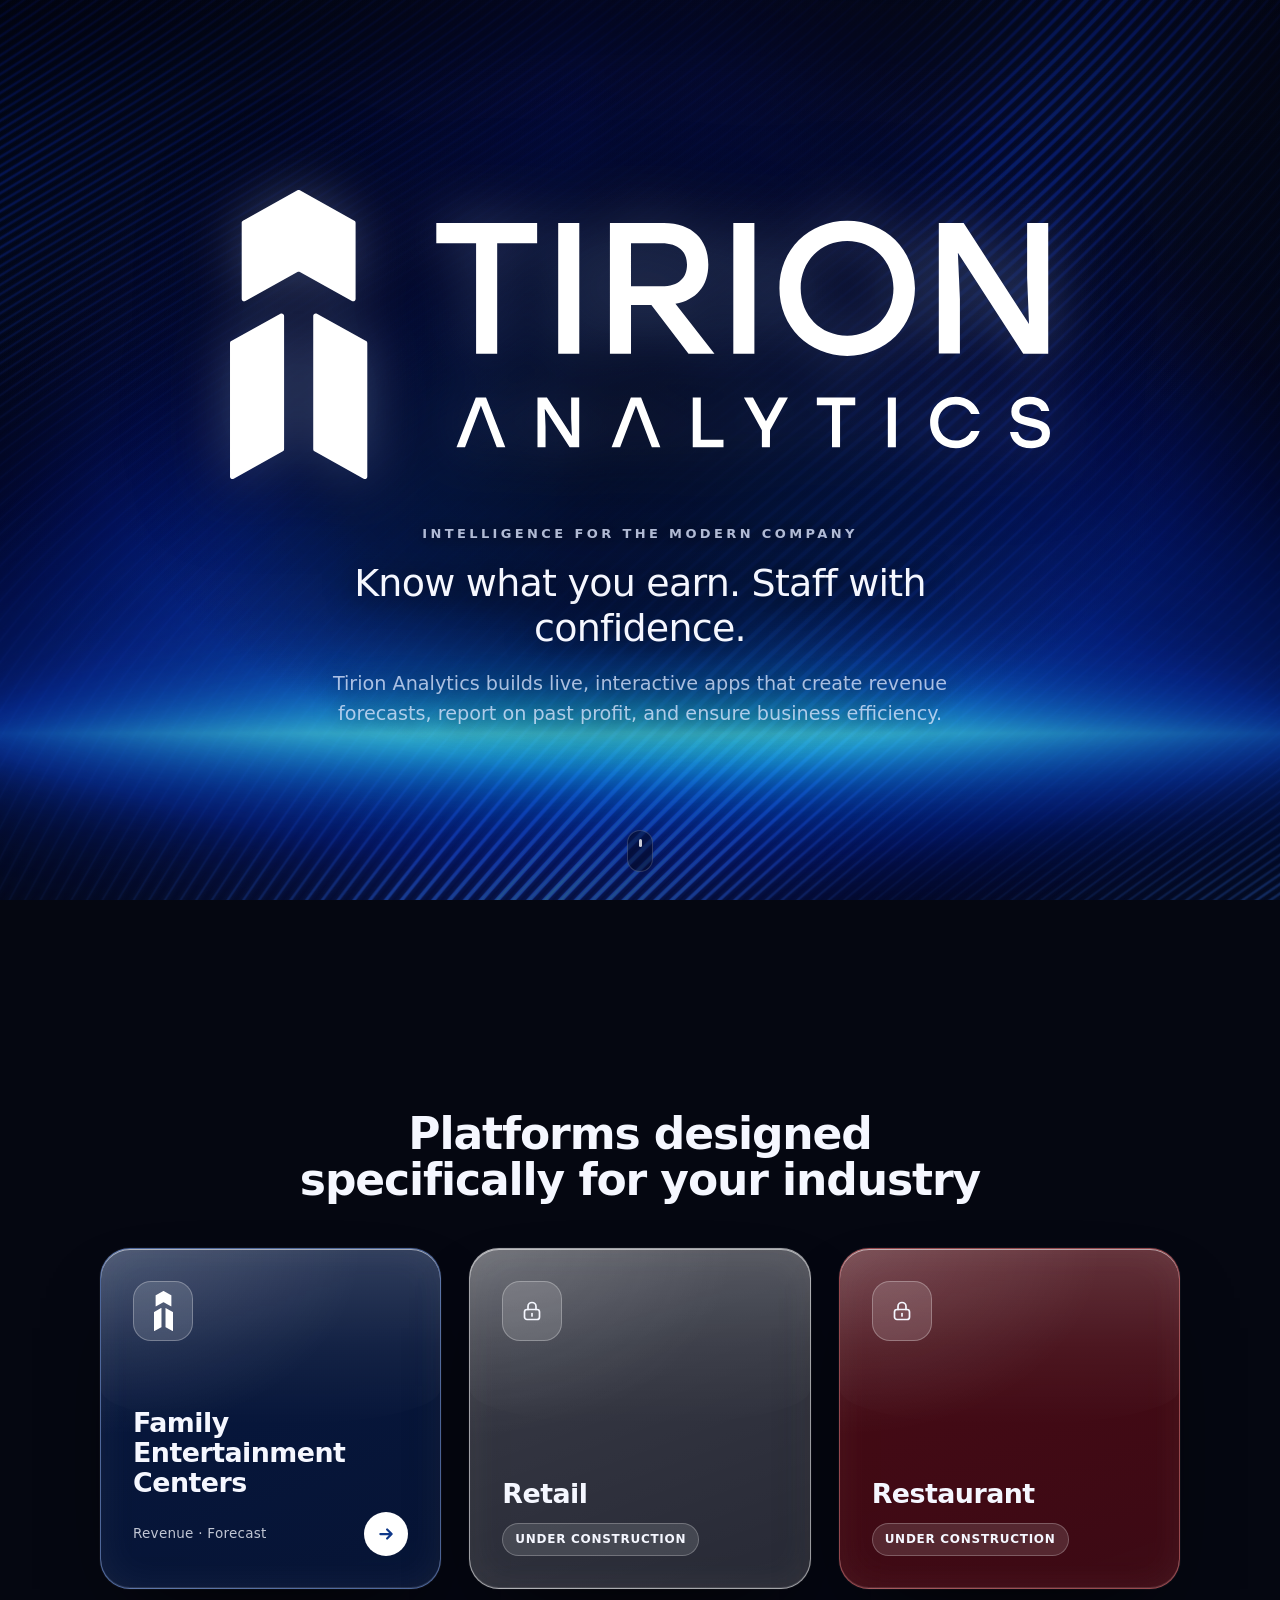
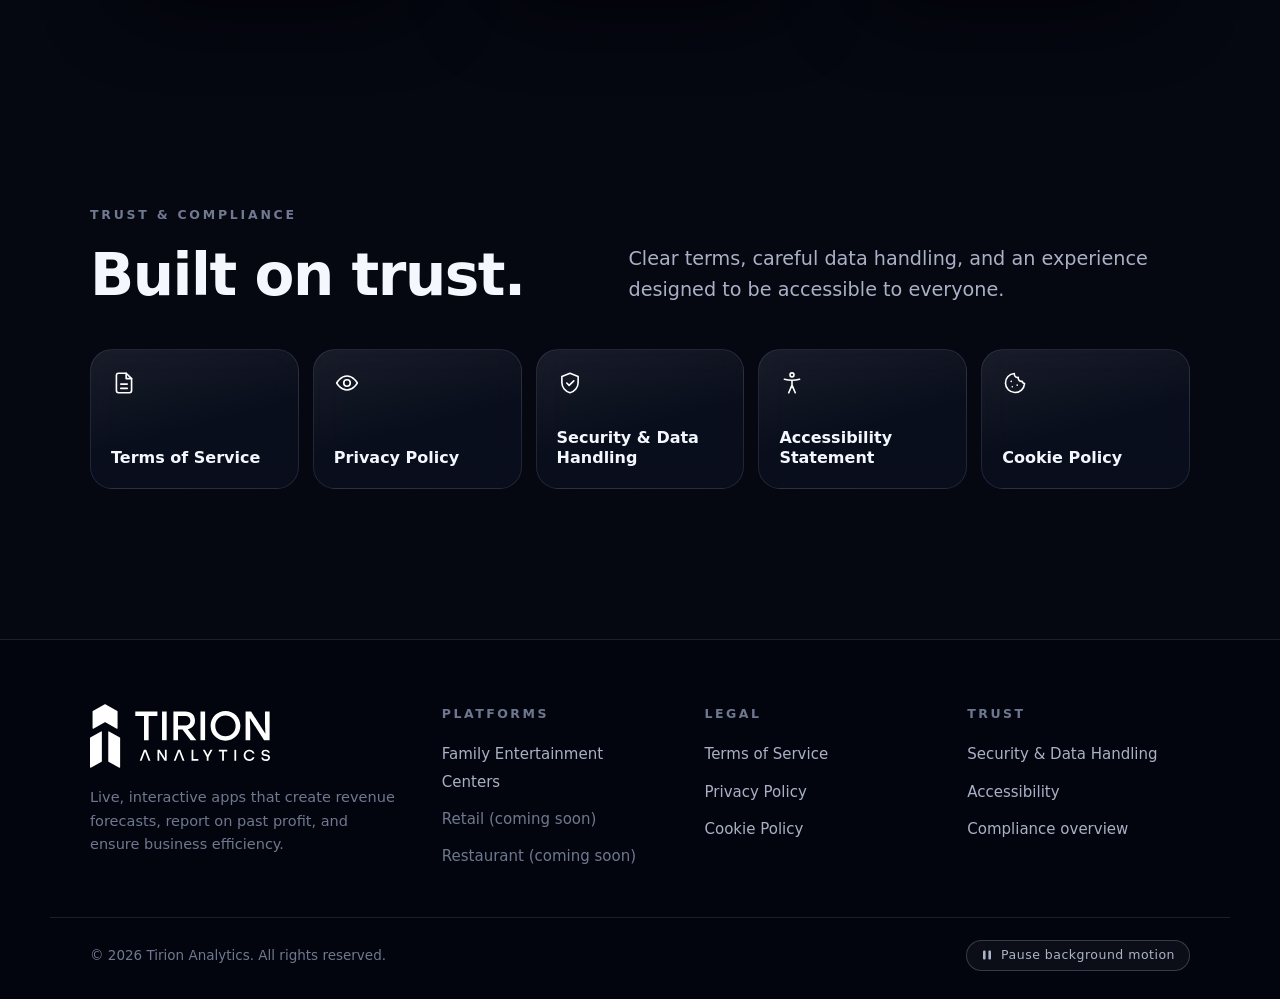
==== index.html @ 3b5deb2f "Initial Tirion Analytics marketing site Company landing page with platform tiles, Family Entertainme" ====
<!doctype html>
<html lang="en">
<head>
  <meta charset="utf-8">
  <meta name="viewport" content="width=device-width, initial-scale=1">
  <meta name="theme-color" content="#050711">
  <title>Tirion Analytics | Live Revenue Forecasting &amp; Profit Reporting</title>
  <meta name="description" content="Tirion Analytics builds live, interactive apps that create revenue forecasts, report on past profit, and ensure business efficiency.">
  <meta property="og:title" content="Tirion Analytics">
  <meta property="og:description" content="Intelligence for the modern company. Know what you earn. Staff with confidence.">
  <meta property="og:type" content="website">
  <link rel="icon" href="assets/favicon.svg" type="image/svg+xml">
  <link rel="stylesheet" href="assets/site.css">
  <script>document.documentElement.classList.add('js');</script>
</head>
<body data-theme="blue" data-veil="0.25">
  <a class="skip" href="#main">Skip to content</a>

  <div class="scene" aria-hidden="true">
    <canvas id="waves"></canvas>
    <canvas id="prism"></canvas>
    <div class="scrim"></div>
    <div class="vignette"></div>
    <div class="veil"></div>
  </div>

  <div class="site">
    <main id="main">
      <!-- Hero -->
      <header class="hero">
        <img class="hero-logo" src="assets/tirion-logo-white.svg" alt="Tirion Analytics" width="820" height="289">
        <p class="hero-eyebrow">Intelligence for the modern company</p>
        <h1 class="hero-title">Know what you earn. Staff with confidence.</h1>
        <p class="lede hero-lede">Tirion Analytics builds live, interactive apps that create revenue forecasts, report on past profit, and ensure business efficiency.</p>
        <a class="scroll-cue" href="#platforms" aria-label="Scroll to platforms"></a>
      </header>

      <!-- Platforms -->
      <section class="platforms" id="platforms" aria-labelledby="platforms-title">
        <div class="wrap">
          <h2 id="platforms-title" class="reveal">Platforms designed specifically for your industry</h2>
          <div class="tiles">
            <a class="tile tile-fec reveal" href="fec.html" aria-label="Family Entertainment Centers: explore the platform">
              <span class="tile-icon"><img src="assets/tirion-mark-white.svg" alt=""></span>
              <div>
                <p class="tile-title">Family Entertainment Centers</p>
                <div class="tile-foot">
                  <span class="tile-meta">Revenue · Forecast</span>
                  <span class="tile-go" aria-hidden="true">
                    <svg viewBox="0 0 16 16" fill="none" stroke="currentColor" stroke-width="2" stroke-linecap="round" stroke-linejoin="round"><path d="M3 8h10M9 4l4 4-4 4"/></svg>
                  </span>
                </div>
              </div>
            </a>

            <div class="tile tile-retail is-locked reveal" data-delay="1" role="group" aria-label="Retail: under construction">
              <span class="tile-icon">
                <svg viewBox="0 0 24 24" fill="none" stroke="currentColor" stroke-width="1.7" stroke-linecap="round" stroke-linejoin="round" aria-hidden="true"><rect x="4.5" y="10.5" width="15" height="10" rx="2.5"/><path d="M8 10.5V7.5a4 4 0 0 1 8 0v3"/><path d="M12 14.5v2.5"/></svg>
              </span>
              <div>
                <p class="tile-title">Retail</p>
                <div class="tile-foot"><span class="tile-chip">Under construction</span></div>
              </div>
            </div>

            <div class="tile tile-restaurant is-locked reveal" data-delay="2" role="group" aria-label="Restaurant: under construction">
              <span class="tile-icon">
                <svg viewBox="0 0 24 24" fill="none" stroke="currentColor" stroke-width="1.7" stroke-linecap="round" stroke-linejoin="round" aria-hidden="true"><rect x="4.5" y="10.5" width="15" height="10" rx="2.5"/><path d="M8 10.5V7.5a4 4 0 0 1 8 0v3"/><path d="M12 14.5v2.5"/></svg>
              </span>
              <div>
                <p class="tile-title">Restaurant</p>
                <div class="tile-foot"><span class="tile-chip">Under construction</span></div>
              </div>
            </div>
          </div>
        </div>
      </section>

      <!-- Compliance -->
      <section class="section" id="compliance" aria-labelledby="compliance-title" style="padding-top:0">
        <div class="wrap">
          <div class="section-head reveal" style="margin-bottom:0">
            <div>
              <p class="kicker">Trust &amp; compliance</p>
              <h2 id="compliance-title">Built on trust.</h2>
            </div>
            <p class="lede">Clear terms, careful data handling, and an experience designed to be accessible to everyone.</p>
          </div>
          <nav class="doc-cards reveal" aria-label="Legal documents">
            <a class="doc-card glass" href="compliance.html#terms">
              <svg viewBox="0 0 24 24" fill="none" stroke="currentColor" stroke-linecap="round" stroke-linejoin="round" aria-hidden="true"><path d="M14 3H7a2 2 0 0 0-2 2v14a2 2 0 0 0 2 2h10a2 2 0 0 0 2-2V8Z"/><path d="M14 3v5h5M9 13h6M9 17h6"/></svg>
              <span>Terms of Service</span>
            </a>
            <a class="doc-card glass" href="compliance.html#privacy">
              <svg viewBox="0 0 24 24" fill="none" stroke="currentColor" stroke-linecap="round" stroke-linejoin="round" aria-hidden="true"><path d="M2.5 12S6 5.5 12 5.5 21.5 12 21.5 12 18 18.5 12 18.5 2.5 12 2.5 12Z"/><circle cx="12" cy="12" r="3"/></svg>
              <span>Privacy Policy</span>
            </a>
            <a class="doc-card glass" href="compliance.html#security">
              <svg viewBox="0 0 24 24" fill="none" stroke="currentColor" stroke-linecap="round" stroke-linejoin="round" aria-hidden="true"><path d="M12 3 4.5 6v5.5c0 4.6 3.2 8.4 7.5 9.5 4.3-1.1 7.5-4.9 7.5-9.5V6Z"/><path d="m9 12 2.2 2.2L15.5 10"/></svg>
              <span>Security &amp; Data Handling</span>
            </a>
            <a class="doc-card glass" href="compliance.html#accessibility">
              <svg viewBox="0 0 24 24" fill="none" stroke="currentColor" stroke-linecap="round" stroke-linejoin="round" aria-hidden="true"><circle cx="12" cy="4.5" r="1.8"/><path d="M5 8.5c2.3.7 4.6 1 7 1s4.7-.3 7-1M12 9.5V14m0 0-3 7m3-7 3 7"/></svg>
              <span>Accessibility Statement</span>
            </a>
            <a class="doc-card glass" href="compliance.html#cookies">
              <svg viewBox="0 0 24 24" fill="none" stroke="currentColor" stroke-linecap="round" stroke-linejoin="round" aria-hidden="true"><path d="M20.8 12.6A8.8 8.8 0 1 1 11.4 3.2a3 3 0 0 0 3.6 3.6 3 3 0 0 0 3.6 3.6 3 3 0 0 0 2.2 2.2Z"/><path d="M8.5 10.5h.01M9.5 15.5h.01M14 14h.01"/></svg>
              <span>Cookie Policy</span>
            </a>
          </nav>
        </div>
      </section>
    </main>

    <footer class="footer">
      <div class="wrap footer-grid">
        <div class="footer-brand">
          <img src="assets/tirion-logo-white.svg" alt="Tirion Analytics" width="180" height="64">
          <p>Live, interactive apps that create revenue forecasts, report on past profit, and ensure business efficiency.</p>
        </div>
        <div>
          <h4>Platforms</h4>
          <ul>
            <li><a href="fec.html">Family Entertainment Centers</a></li>
            <li><span class="footer-soon">Retail (coming soon)</span></li>
            <li><span class="footer-soon">Restaurant (coming soon)</span></li>
          </ul>
        </div>
        <div>
          <h4>Legal</h4>
          <ul>
            <li><a href="compliance.html#terms">Terms of Service</a></li>
            <li><a href="compliance.html#privacy">Privacy Policy</a></li>
            <li><a href="compliance.html#cookies">Cookie Policy</a></li>
          </ul>
        </div>
        <div>
          <h4>Trust</h4>
          <ul>
            <li><a href="compliance.html#security">Security &amp; Data Handling</a></li>
            <li><a href="compliance.html#accessibility">Accessibility</a></li>
            <li><a href="compliance.html">Compliance overview</a></li>
          </ul>
        </div>
      </div>
      <div class="wrap footer-bottom">
        <span>&copy; 2026 Tirion Analytics. All rights reserved.</span>
        <button class="motion-toggle" type="button" data-motion-toggle aria-pressed="false">Pause background motion</button>
      </div>
    </footer>
  </div>

  <script src="assets/background.js"></script>
  <script src="assets/site.js"></script>
</body>
</html>
---- assets/site.css ----
/* Tirion Analytics — marketing site styles */
:root {
  color-scheme: dark;
  --bg: #050711;
  --bg-2: #080d1d;
  --ink: #f5f7ff;
  --ink-2: rgba(222, 231, 255, .76);
  --ink-3: rgba(196, 210, 245, .56);
  --line: rgba(196, 212, 255, .12);
  --line-2: rgba(196, 212, 255, .22);
  --glass: rgba(8, 13, 30, .55);
  --glass-2: rgba(11, 18, 40, .72);
  --blue: #0026ff;
  --yellow: #ffd900;
  --rose: #f43f5e;
  --brand-line: linear-gradient(90deg, var(--blue), var(--yellow) 50%, var(--rose));
  --radius: 22px;
  --max: 1180px;
  --gutter: clamp(16px, 4vw, 40px);
  --font: "Inter", ui-sans-serif, system-ui, -apple-system, "Segoe UI", Roboto, "Helvetica Neue", Arial, sans-serif;
  --ease: cubic-bezier(.2, .7, .2, 1);
}

*, *::before, *::after { box-sizing: border-box; }
html { scroll-behavior: smooth; -webkit-text-size-adjust: 100%; scroll-padding-top: 96px; }
body {
  margin: 0;
  min-height: 100vh;
  color: var(--ink);
  background: var(--bg);
  font-family: var(--font);
  font-size: 17px;
  line-height: 1.6;
  -webkit-font-smoothing: antialiased;
  overflow-x: hidden;
}
img, svg { display: block; max-width: 100%; }
a { color: inherit; }
::selection { background: rgba(160, 185, 255, .35); }

.visually-hidden {
  position: absolute !important; width: 1px; height: 1px; padding: 0; margin: -1px;
  overflow: hidden; clip: rect(0 0 0 0); white-space: nowrap; border: 0;
}
.skip {
  position: fixed; left: 16px; top: -60px; z-index: 100;
  background: #fff; color: var(--bg); padding: 10px 16px; border-radius: 10px;
  font-weight: 600; text-decoration: none; transition: top .2s;
}
.skip:focus { top: 16px; }
:focus-visible { outline: 2px solid #fff; outline-offset: 3px; border-radius: 6px; }

/* ---------- Background scene ---------- */
.scene {
  position: fixed; inset: 0; z-index: 0; overflow: hidden; isolation: isolate; pointer-events: none;
  background:
    radial-gradient(ellipse 53% 49% at 50% 48%, rgba(32, 66, 143, .15) 0%, transparent 77%),
    radial-gradient(ellipse 67% 72% at 82% 18%, rgba(22, 40, 90, .07), transparent 84%),
    linear-gradient(135deg, #03050e 0%, #080d1d 51%, #040611 100%);
}
.scene canvas { position: absolute; inset: 0; width: 100%; height: 100%; display: block; }
#waves {
  z-index: 1;
  -webkit-mask-image: radial-gradient(ellipse 58% 67% at 50% 50%, rgba(0,0,0,.24) 0%, rgba(0,0,0,.43) 33%, rgba(0,0,0,.80) 68%, #000 100%);
          mask-image: radial-gradient(ellipse 58% 67% at 50% 50%, rgba(0,0,0,.24) 0%, rgba(0,0,0,.43) 33%, rgba(0,0,0,.80) 68%, #000 100%);
}
/* Prism is softened so the white glow frames the content instead of washing it out. */
#prism { z-index: 2; opacity: .55; }
.scene .scrim {
  position: absolute; inset: 0; z-index: 3;
  background:
    linear-gradient(180deg, rgba(4, 6, 15, .55) 0%, rgba(4, 6, 15, .2) 28%, transparent 45%),
    radial-gradient(ellipse 50% 46% at 50% 47%, rgba(4, 6, 15, .74) 0%, rgba(4, 6, 15, .5) 50%, transparent 85%);
}
.scene .vignette {
  position: absolute; inset: 0; z-index: 3;
  background: radial-gradient(ellipse 82% 82% at 50% 48%, transparent 42%, rgba(0, 0, 7, .36) 100%);
}
.scene .veil {
  position: absolute; inset: 0; z-index: 4; opacity: 0;
  background: rgba(4, 6, 15, .9);
  transition: opacity .25s linear;
}
.page-legal .scene .veil { opacity: .58; }

/* Blue theme (FEC page), from tirion-blue-prism-and-bright-blue-waves-combined.html */
[data-theme="blue"] .scene {
  background:
    radial-gradient(ellipse 68% 62% at 49% 50%, rgba(12, 38, 100, .33) 0%, transparent 75%),
    linear-gradient(135deg, #030611 0%, #080d22 49%, #040715 100%);
}
[data-theme="blue"] #waves {
  opacity: .74;
  -webkit-mask-image: radial-gradient(ellipse 55% 70% at 50% 50%, rgba(0,0,0,.17) 0%, rgba(0,0,0,.33) 29%, rgba(0,0,0,.70) 67%, #000 100%);
          mask-image: radial-gradient(ellipse 55% 70% at 50% 50%, rgba(0,0,0,.17) 0%, rgba(0,0,0,.33) 29%, rgba(0,0,0,.70) 67%, #000 100%);
}
[data-theme="blue"] #prism { opacity: .8; }

.site { position: relative; z-index: 1; }

/* ---------- Navigation ---------- */
.nav {
  position: fixed; top: 0; left: 0; right: 0; z-index: 50;
  background: linear-gradient(180deg, rgba(4, 6, 15, .55), rgba(4, 6, 15, 0));
  transition: background .35s var(--ease), border-color .35s var(--ease), backdrop-filter .35s;
  border-bottom: 1px solid transparent;
}
.nav.is-solid {
  background: rgba(5, 7, 17, .66);
  -webkit-backdrop-filter: blur(16px) saturate(1.3);
          backdrop-filter: blur(16px) saturate(1.3);
  border-bottom-color: var(--line);
}
.nav-inner {
  max-width: var(--max); margin: 0 auto; height: 72px; padding: 0 var(--gutter);
  display: flex; align-items: center; gap: 28px;
}
.brand { display: inline-flex; align-items: center; gap: 12px; text-decoration: none; font-weight: 600; letter-spacing: .14em; font-size: 14px; text-transform: uppercase; }
.brand img { width: 15px; height: auto; }
.nav-links { display: flex; gap: 4px; margin-left: auto; list-style: none; padding: 0; margin-top: 0; margin-bottom: 0; }
.nav-links a {
  display: inline-block; padding: 8px 14px; border-radius: 999px;
  color: var(--ink-2); text-decoration: none; font-size: 14.5px; font-weight: 500;
  transition: color .2s, background .2s;
}
.nav-links a:hover, .nav-links a[aria-current="page"] { color: var(--ink); background: rgba(255, 255, 255, .06); }
.nav .btn { margin-left: 8px; }
@media (max-width: 860px) {
  .nav-links { display: none; }
  .nav .btn { margin-left: auto; }
}

/* ---------- Buttons ---------- */
.btn {
  display: inline-flex; align-items: center; justify-content: center; gap: .6em;
  height: 46px; padding: 0 22px; border-radius: 999px;
  font: 600 15px/1 var(--font); letter-spacing: .01em; text-decoration: none; white-space: nowrap;
  transition: transform .25s var(--ease), box-shadow .25s var(--ease), background .25s, border-color .25s, color .25s;
  cursor: pointer;
}
.btn svg { width: 16px; height: 16px; transition: transform .25s var(--ease); }
.btn:hover svg { transform: translateX(3px); }
.btn-primary {
  background: #fff; color: var(--bg); border: 1px solid #fff;
  box-shadow: 0 10px 40px -12px rgba(170, 195, 255, .65);
}
.btn-primary:hover { transform: translateY(-1px); box-shadow: 0 16px 50px -12px rgba(190, 210, 255, .85); }
.btn-ghost {
  color: var(--ink); border: 1px solid var(--line-2); background: rgba(255, 255, 255, .04);
  -webkit-backdrop-filter: blur(10px); backdrop-filter: blur(10px);
}
.btn-ghost:hover { border-color: rgba(255, 255, 255, .45); background: rgba(255, 255, 255, .08); }
.btn-sm { height: 38px; padding: 0 18px; font-size: 14px; }

/* ---------- Layout ---------- */
.wrap { max-width: var(--max); margin: 0 auto; padding: 0 var(--gutter); }
.section { padding: clamp(84px, 12vw, 150px) 0; }
.kicker {
  display: inline-flex; align-items: center; gap: 10px; margin: 0 0 20px;
  font-size: 12.5px; font-weight: 600; letter-spacing: .22em; text-transform: uppercase; color: var(--ink-3);
}
h1, h2, h3 { margin: 0; font-weight: 600; letter-spacing: -.025em; }
h2 { font-size: clamp(34px, 4.8vw, 58px); line-height: 1.04; max-width: 17ch; }
h3 { font-size: clamp(22px, 2.2vw, 28px); line-height: 1.15; }
.lede { font-size: clamp(17px, 1.5vw, 20px); color: var(--ink-2); max-width: 56ch; margin: 22px 0 0; }
.glass {
  background: linear-gradient(165deg, rgba(255, 255, 255, .075), rgba(255, 255, 255, .015) 55%), var(--glass);
  border: 1px solid var(--line);
  border-radius: var(--radius);
  -webkit-backdrop-filter: blur(18px) saturate(1.25);
          backdrop-filter: blur(18px) saturate(1.25);
}

/* ---------- Hero ---------- */
.hero {
  min-height: 100vh; min-height: 100svh;
  display: flex; flex-direction: column; align-items: center; justify-content: center;
  text-align: center; padding: 110px var(--gutter) 90px; position: relative;
}
.hero-logo {
  width: min(820px, 90vw); height: auto; margin: 0 auto;
  filter: drop-shadow(0 0 28px rgba(150, 180, 255, .35)) drop-shadow(0 2px 40px rgba(3, 5, 14, .85));
}
.hero-eyebrow {
  margin: clamp(30px, 5vh, 52px) 0 0; font-size: 13px; font-weight: 600;
  letter-spacing: .26em; text-transform: uppercase; color: rgba(222, 231, 255, .8);
  text-shadow: 0 1px 16px rgba(3, 5, 14, .9);
}
.hero-title {
  margin: 16px auto 0; max-width: 24ch;
  font-size: clamp(24px, 3vw, 38px); line-height: 1.18; font-weight: 500; letter-spacing: -.02em;
  text-shadow: 0 2px 30px rgba(3, 5, 14, .9);
}
.hero-lede { margin: 18px auto 0; max-width: 52ch; text-align: center; text-shadow: 0 2px 24px rgba(3, 5, 14, .9); }
.hero-actions { display: flex; flex-wrap: wrap; gap: 12px; justify-content: center; margin-top: 36px; }
.hero .btn-ghost { background: rgba(5, 8, 20, .5); }
.scroll-cue {
  position: absolute; bottom: 28px; left: 50%; transform: translateX(-50%);
  width: 26px; height: 42px; border-radius: 14px; border: 1px solid var(--line-2); background: rgba(5, 8, 20, .45);
  display: grid; justify-items: center; padding-top: 8px; text-decoration: none;
}
.scroll-cue::before {
  content: ""; width: 3px; height: 8px; border-radius: 2px; background: #fff; opacity: .8;
  animation: cue 2.2s var(--ease) infinite;
}
@keyframes cue { 0% { transform: translateY(0); opacity: 0; } 30% { opacity: .9; } 80% { transform: translateY(12px); opacity: 0; } 100% { opacity: 0; } }
@media (max-height: 640px) { .scroll-cue { display: none; } }

/* ---------- Masthead: logo top-left, headline to its right ---------- */
.masthead { padding: clamp(36px, 7vh, 72px) 0 clamp(24px, 4vh, 48px); }
.masthead-inner { display: flex; align-items: center; gap: clamp(28px, 4vw, 56px); }
.masthead-logo { flex: none; display: block; width: min(410px, 40vw); }
.masthead-logo img {
  width: 100%; height: auto;
  filter: drop-shadow(0 0 22px rgba(150, 180, 255, .3)) drop-shadow(0 2px 30px rgba(3, 5, 14, .85));
}
.masthead-copy { padding-left: clamp(28px, 4vw, 56px); border-left: 1px solid var(--line-2); }
.masthead-copy .hero-eyebrow { margin: 0; }
.masthead-copy .hero-title { margin: 12px 0 0; max-width: 22ch; text-align: left; }
.masthead-copy .lede { font-size: 16.5px; margin-top: 16px; max-width: 48ch; }
/* Centered variant (FEC page): logo and copy sit as one group in the middle of the first screen. */
.masthead--center {
  min-height: 88vh; min-height: 88svh;
  display: flex; flex-direction: column; justify-content: center;
  position: relative;
}
.masthead--center > .masthead-back {
  position: absolute; top: clamp(20px, 4vh, 36px); left: 0; right: 0;
  display: flex; justify-content: space-between; align-items: center;
}
.masthead--center > .masthead-back .back-link { margin-bottom: 0; }
.masthead--center .masthead-inner { justify-content: center; }
@media (max-width: 760px) {
  .masthead-inner { flex-direction: column; align-items: flex-start; gap: 28px; }
  .masthead--center .masthead-inner { align-items: center; text-align: center; }
  .masthead--center .masthead-copy .hero-title { text-align: center; margin-left: auto; margin-right: auto; }
  .masthead-logo { width: min(300px, 78vw); }
  .masthead-copy { border-left: 0; padding-left: 0; }
}

/* ---------- Platform tiles ---------- */
/* One full screen below the hero, so the tiles arrive with a single scroll. */
.platforms {
  min-height: 100vh; min-height: 100svh;
  display: flex; align-items: center;
  padding: clamp(60px, 9vh, 100px) 0;
}
.platforms > .wrap { width: 100%; }
.platforms h2 { font-size: clamp(28px, 3.6vw, 44px); max-width: 24ch; margin: 0 auto clamp(32px, 5vh, 56px); text-align: center; }
.tiles { display: grid; grid-template-columns: repeat(3, minmax(0, 1fr)); gap: clamp(16px, 2.4vw, 28px); max-width: 1080px; margin: 0 auto; }

/* Frosted-glass tiles: a light color tint over a heavily blurred background, soft sheen and a bright rim. */
.tile {
  --tint: 255, 255, 255; --tint-a: .1; --rim: rgba(255, 255, 255, .35);
  position: relative; overflow: hidden; isolation: isolate; aspect-ratio: 1 / 1;
  display: flex; flex-direction: column; justify-content: space-between;
  padding: clamp(22px, 2.6vw, 32px); border-radius: 30px;
  color: var(--ink); text-decoration: none;
  background:
    radial-gradient(140% 100% at 0% 0%, rgba(255, 255, 255, .14), transparent 55%),
    linear-gradient(160deg, rgba(var(--tint), calc(var(--tint-a) + .08)), rgba(var(--tint), var(--tint-a)));
  border: 1px solid var(--rim);
  -webkit-backdrop-filter: blur(18px) saturate(1.4);
          backdrop-filter: blur(18px) saturate(1.4);
  box-shadow:
    0 40px 90px -40px rgba(0, 0, 0, .9),
    0 0 0 1px rgba(255, 255, 255, .04),
    inset 0 1px 0 rgba(255, 255, 255, .55),
    inset 0 -1px 0 rgba(255, 255, 255, .12),
    inset 0 0 40px rgba(255, 255, 255, .06);
  transition: transform .45s var(--ease), border-color .35s, box-shadow .45s var(--ease);
}
/* Specular gloss across the top half. */
.tile::before {
  content: ""; position: absolute; left: 0; right: 0; top: 0; height: 52%; z-index: -1; pointer-events: none;
  border-radius: 30px 30px 60% 60% / 30px 30px 24% 24%;
  background: linear-gradient(180deg, rgba(255, 255, 255, .16) 0%, rgba(255, 255, 255, .05) 55%, rgba(255, 255, 255, 0) 100%);
}
/* Moving glint on hover for the live tile. */
a.tile::after {
  content: ""; position: absolute; inset: -40%; z-index: -1; pointer-events: none;
  background: linear-gradient(115deg, transparent 40%, rgba(255, 255, 255, .22) 50%, transparent 60%);
  transform: translateX(-60%); transition: transform 1s var(--ease);
}
a.tile:hover, a.tile:focus-visible {
  transform: translateY(-6px); border-color: rgba(200, 220, 255, .85);
  box-shadow: 0 50px 110px -40px rgba(60, 110, 255, .7), inset 0 1px 0 rgba(255, 255, 255, .7), inset 0 0 50px rgba(255, 255, 255, .1);
}
a.tile:hover::after, a.tile:focus-visible::after { transform: translateX(60%); }
.tile.is-locked { cursor: not-allowed; }
.tile-fec { --tint: 15, 56, 138; --tint-a: .28; --rim: rgba(150, 185, 255, .5); }
.tile-retail { --tint: 255, 255, 255; --tint-a: .14; --rim: rgba(255, 255, 255, .55); }
.tile-restaurant { --tint: 138, 15, 21; --tint-a: .42; --rim: rgba(255, 150, 150, .45); }
.tile-icon {
  width: 60px; height: 60px; border-radius: 18px; display: grid; place-items: center;
  background: rgba(255, 255, 255, .14); border: 1px solid rgba(255, 255, 255, .28);
}
.tile-icon img { width: 19px; }
.tile-icon svg { width: 24px; height: 24px; }
.tile-title { margin: 0; font-size: clamp(21px, 2.1vw, 28px); line-height: 1.12; font-weight: 600; letter-spacing: -.02em; }
.tile-foot { display: flex; justify-content: space-between; align-items: center; gap: 12px; margin-top: 14px; }
.tile-meta { font-size: 13.5px; opacity: .78; letter-spacing: .02em; }
.tile-chip {
  display: inline-flex; align-items: center; padding: 6px 12px; border-radius: 999px;
  font-size: 12px; font-weight: 600; letter-spacing: .06em; text-transform: uppercase;
  background: rgba(255, 255, 255, .12); border: 1px solid rgba(255, 255, 255, .24);
}
.tile-go {
  flex: none; width: 44px; height: 44px; border-radius: 50%; display: grid; place-items: center;
  background: #fff; color: #0f388a; transition: transform .35s var(--ease);
}
.tile-go svg { width: 18px; height: 18px; }
a.tile:hover .tile-go { transform: translateX(4px) rotate(-45deg); }
@media (max-width: 860px) { .tiles { grid-template-columns: 1fr; max-width: 380px; margin: 0 auto; } }

/* ---------- Text-only content blocks (FEC page) ---------- */
.plain-list { list-style: none; margin: 26px 0 0; padding: 0; display: grid; gap: 12px; }
.plain-list li { position: relative; padding-left: 20px; color: var(--ink-2); }
.plain-list li::before { content: ""; position: absolute; left: 0; top: .72em; width: 6px; height: 6px; border-radius: 50%; background: #fff; }
.plain-list strong { color: var(--ink); font-weight: 600; }
.pill-label {
  align-self: flex-start; padding: 6px 12px; border-radius: 999px; font-size: 12.5px; font-weight: 600;
  letter-spacing: .08em; text-transform: uppercase; background: rgba(255, 255, 255, .07); border: 1px solid var(--line-2);
}
.back-link { display: inline-block; margin-bottom: 18px; color: var(--ink-2); text-decoration: none; font-size: 14px; }
.back-link:hover { color: #fff; }

/* ---------- Access / applet tile ---------- */
.access-grid {
  display: grid; grid-template-columns: minmax(0, 1.15fr) minmax(0, .85fr);
  gap: clamp(40px, 6vw, 90px); align-items: center;
}
.access-points { list-style: none; padding: 0; margin: 32px 0 0; display: grid; gap: 14px; }
.access-points li { display: flex; gap: 14px; align-items: flex-start; color: var(--ink-2); }
.access-points svg { flex: none; width: 20px; height: 20px; margin-top: 3px; color: #fff; }

.applet {
  position: relative; overflow: hidden; isolation: isolate;
  justify-self: end; width: min(100%, 360px); aspect-ratio: 1 / 1;
  display: flex; flex-direction: column; justify-content: space-between;
  padding: clamp(24px, 3vw, 32px); border-radius: 30px;
  color: var(--ink); text-decoration: none;
  background:
    radial-gradient(120% 90% at 0% 0%, rgba(255, 255, 255, .16), transparent 55%),
    linear-gradient(160deg, rgba(255, 255, 255, .09), rgba(255, 255, 255, .02) 60%),
    var(--glass-2);
  border: 1px solid var(--line-2);
  -webkit-backdrop-filter: blur(22px) saturate(1.3);
          backdrop-filter: blur(22px) saturate(1.3);
  box-shadow: 0 40px 90px -40px rgba(0, 0, 0, .9), inset 0 1px 0 rgba(255, 255, 255, .12);
  transition: transform .45s var(--ease), border-color .35s, box-shadow .45s var(--ease);
}
.applet::before {
  content: ""; position: absolute; left: 0; right: 0; top: 0; height: 2px; background: var(--brand-line); opacity: .9;
}
.applet::after {
  content: ""; position: absolute; inset: -40%; z-index: -1; pointer-events: none;
  background: linear-gradient(115deg, transparent 40%, rgba(255, 255, 255, .13) 50%, transparent 60%);
  transform: translateX(-60%); transition: transform 1s var(--ease);
}
.applet:hover, .applet:focus-visible {
  transform: translateY(-6px);
  border-color: rgba(255, 255, 255, .5);
  box-shadow: 0 50px 110px -40px rgba(120, 150, 255, .55), inset 0 1px 0 rgba(255, 255, 255, .2);
}
.applet:hover::after, .applet:focus-visible::after { transform: translateX(60%); }
.applet-top { display: flex; justify-content: space-between; align-items: flex-start; }
.applet-icon {
  width: 64px; height: 64px; border-radius: 18px; display: grid; place-items: center;
  background: linear-gradient(160deg, rgba(255, 255, 255, .22), rgba(255, 255, 255, .05));
  border: 1px solid rgba(255, 255, 255, .25);
  box-shadow: 0 10px 30px -10px rgba(150, 180, 255, .6);
}
.applet-icon img { width: 20px; }
.applet-chip {
  display: inline-flex; align-items: center; gap: 8px; padding: 6px 12px; border-radius: 999px;
  font-size: 12px; font-weight: 600; letter-spacing: .04em; color: var(--ink-2);
  background: rgba(255, 255, 255, .06); border: 1px solid var(--line);
}
.applet-chip svg { width: 12px; height: 12px; }
.applet-title { font-size: clamp(24px, 2.4vw, 30px); line-height: 1.12; font-weight: 600; letter-spacing: -.02em; margin: 0; }
.applet-foot { display: flex; justify-content: space-between; align-items: center; margin-top: 18px; }
.applet-meta { font-size: 13.5px; color: var(--ink-3); letter-spacing: .02em; }
.applet-go {
  width: 44px; height: 44px; border-radius: 50%; display: grid; place-items: center;
  background: #fff; color: var(--bg); transition: transform .35s var(--ease);
}
.applet-go svg { width: 18px; height: 18px; }
.applet:hover .applet-go { transform: translateX(4px) rotate(-45deg); }

@media (max-width: 860px) {
  .access-grid { grid-template-columns: 1fr; }
  .applet { justify-self: center; }
}

/* ---------- Products ---------- */
.section-head { display: flex; flex-wrap: wrap; justify-content: space-between; align-items: flex-end; gap: 24px 60px; margin-bottom: clamp(40px, 6vw, 70px); }
.section-head .lede { margin: 0; max-width: 46ch; }
.products { display: grid; grid-template-columns: repeat(2, minmax(0, 1fr)); gap: 24px; }
.product { padding: clamp(26px, 3.4vw, 42px); display: flex; flex-direction: column; gap: 22px; }
.product-tag {
  align-self: flex-start; display: inline-flex; align-items: center; gap: 8px;
  padding: 6px 12px; border-radius: 999px; font-size: 12.5px; font-weight: 600; letter-spacing: .08em; text-transform: uppercase;
  color: var(--ink); background: rgba(255, 255, 255, .07); border: 1px solid var(--line-2);
}
.product-tag i { width: 7px; height: 7px; border-radius: 50%; background: #fff; box-shadow: 0 0 10px #fff; }
.product p { margin: 0; color: var(--ink-2); }
.features { list-style: none; margin: 0; padding: 0; display: grid; gap: 12px; }
.features li { display: grid; grid-template-columns: 22px 1fr; gap: 12px; color: var(--ink-2); font-size: 16px; }
.features svg { width: 18px; height: 18px; margin-top: 4px; color: #fff; }
.features strong { color: var(--ink); font-weight: 600; }
@media (max-width: 920px) { .products { grid-template-columns: 1fr; } }

/* Illustrations */
.viz {
  margin-top: auto; border-radius: 16px; padding: 18px; border: 1px solid var(--line);
  background: linear-gradient(180deg, rgba(3, 5, 14, .55), rgba(3, 5, 14, .25));
}
.viz-head { display: flex; justify-content: space-between; align-items: center; font-size: 12px; color: var(--ink-3); letter-spacing: .06em; text-transform: uppercase; }
.viz-legend { display: flex; gap: 14px; }
.viz-legend span { display: inline-flex; align-items: center; gap: 6px; }
.viz-legend .solid { width: 14px; height: 2px; background: #fff; }
.viz-legend .dash { width: 14px; height: 0; border-top: 2px dashed rgba(255, 255, 255, .6); }
.viz-chart { width: 100%; height: auto; margin: 10px 0 14px; }
.viz-rows { display: grid; gap: 10px; }
.viz-row { display: grid; grid-template-columns: 92px 1fr; gap: 12px; align-items: center; font-size: 13px; color: var(--ink-2); }
.viz-bar { height: 8px; border-radius: 6px; background: rgba(255, 255, 255, .08); overflow: hidden; }
.viz-bar i { display: block; height: 100%; border-radius: inherit; background: linear-gradient(90deg, rgba(255, 255, 255, .55), #fff); }

.shift-grid { display: grid; grid-template-columns: 92px repeat(4, minmax(0, 1fr)); gap: 6px; margin-top: 14px; font-size: 12.5px; }
.shift-grid .h { color: var(--ink-3); text-align: center; font-size: 11.5px; letter-spacing: .05em; text-transform: uppercase; padding-bottom: 2px; }
.shift-grid .r { color: var(--ink-2); display: flex; align-items: center; font-size: 13px; }
.shift-grid .c {
  height: 34px; border-radius: 8px; display: grid; place-items: center; font-weight: 600; color: var(--ink);
  border: 1px solid rgba(255, 255, 255, .1);
}
.c1 { background: rgba(255, 255, 255, .05); }
.c2 { background: rgba(255, 255, 255, .11); }
.c3 { background: rgba(255, 255, 255, .2); }
.c4 { background: rgba(255, 255, 255, .34); }
.c5 { background: rgba(255, 255, 255, .85); color: var(--bg) !important; }
@media (max-width: 440px) {
  .viz { padding: 14px; }
  .shift-grid { grid-template-columns: 74px repeat(4, minmax(0, 1fr)); gap: 4px; }
  .shift-grid .r { font-size: 12px; }
  .viz-row { grid-template-columns: 82px 1fr; }
}

/* ---------- Industries ---------- */
.venues { display: grid; grid-template-columns: repeat(4, minmax(0, 1fr)); gap: 18px; }
.venue { padding: 28px 24px 30px; display: flex; flex-direction: column; gap: 14px; transition: transform .4s var(--ease), border-color .3s; }
.venue:hover { transform: translateY(-4px); border-color: var(--line-2); }
.venue svg { width: 40px; height: 40px; color: #fff; stroke-width: 1.4; }
.venue h3 { font-size: 20px; }
.venue p { margin: 0; color: var(--ink-2); font-size: 15.5px; }
@media (max-width: 1000px) { .venues { grid-template-columns: repeat(2, minmax(0, 1fr)); } }
@media (max-width: 560px) { .venues { grid-template-columns: 1fr; } }

/* ---------- Outcomes ---------- */
.outcomes { display: grid; grid-template-columns: repeat(4, minmax(0, 1fr)); border-top: 1px solid var(--line-2); }
.outcome { padding: 30px 26px 10px 0; }
.outcome + .outcome { padding-left: 26px; border-left: 1px solid var(--line); }
.outcome .num { font-size: 13px; font-weight: 600; letter-spacing: .18em; color: var(--ink-3); }
.outcome h3 { font-size: 21px; margin: 18px 0 10px; }
.outcome p { margin: 0; color: var(--ink-2); font-size: 15.5px; }
@media (max-width: 1000px) {
  .outcomes { grid-template-columns: repeat(2, minmax(0, 1fr)); }
  .outcome:nth-child(3) { padding-left: 0; border-left: 0; }
  .outcome:nth-child(n+3) { border-top: 1px solid var(--line); }
}
@media (max-width: 560px) {
  .outcomes { grid-template-columns: 1fr; }
  .outcome, .outcome + .outcome { padding-left: 0; border-left: 0; }
  .outcome + .outcome { border-top: 1px solid var(--line); }
}

/* ---------- Closing CTA ---------- */
.cta { text-align: center; padding: clamp(56px, 8vw, 96px) var(--gutter); position: relative; overflow: hidden; }
.cta h2 { margin: 0 auto; max-width: 18ch; }
.cta .lede { margin: 20px auto 0; }
.cta .hero-actions { margin-top: 34px; }

/* ---------- Footer ---------- */
.footer { border-top: 1px solid var(--line); background: rgba(4, 6, 15, .72); -webkit-backdrop-filter: blur(14px); backdrop-filter: blur(14px); }
.footer-grid {
  display: grid; grid-template-columns: 1.4fr repeat(3, minmax(0, 1fr)); gap: 40px;
  padding-top: 64px; padding-bottom: 48px;
}
.footer-brand img { width: 180px; }
.footer-brand p { margin: 18px 0 0; color: var(--ink-3); font-size: 14.5px; max-width: 34ch; }
.footer h4 { margin: 0 0 16px; font-size: 12.5px; font-weight: 600; letter-spacing: .2em; text-transform: uppercase; color: var(--ink-3); }
.footer ul { list-style: none; margin: 0; padding: 0; display: grid; gap: 10px; }
.footer ul a { color: var(--ink-2); text-decoration: none; font-size: 15px; transition: color .2s; }
.footer ul a:hover { color: #fff; }
.footer-soon { color: var(--ink-3); font-size: 15px; }
.footer-bottom {
  display: flex; flex-wrap: wrap; justify-content: space-between; align-items: center; gap: 16px;
  padding-top: 22px; padding-bottom: 28px; border-top: 1px solid var(--line); color: var(--ink-3); font-size: 13.5px;
}
.motion-toggle {
  appearance: none; display: inline-flex; align-items: center; gap: 8px;
  border: 1px solid var(--line-2); background: rgba(255, 255, 255, .04); color: var(--ink-2);
  border-radius: 999px; padding: 8px 14px; font: 500 12.5px/1 var(--font); letter-spacing: .04em; cursor: pointer;
  transition: color .2s, border-color .2s;
}
.motion-toggle:hover { color: #fff; border-color: rgba(255, 255, 255, .45); }
.motion-toggle svg { width: 12px; height: 12px; }
@media (max-width: 860px) {
  .footer-grid { grid-template-columns: repeat(2, minmax(0, 1fr)); }
  .footer-brand { grid-column: 1 / -1; }
}

/* ---------- Reveal on scroll ---------- */
.js .reveal { opacity: 0; transform: translateY(26px); transition: opacity .9s var(--ease), transform .9s var(--ease); }
.js .reveal.is-in { opacity: 1; transform: none; }
.js .reveal[data-delay="1"] { transition-delay: .1s; }
.js .reveal[data-delay="2"] { transition-delay: .2s; }
.js .reveal[data-delay="3"] { transition-delay: .3s; }

@media (prefers-reduced-motion: reduce) {
  html { scroll-behavior: auto; }
  *, *::before, *::after { animation-duration: .01ms !important; animation-iteration-count: 1 !important; transition-duration: .01ms !important; }
  .js .reveal { opacity: 1; transform: none; }
}

/* ---------- Compliance page ---------- */
.legal-hero { padding: clamp(36px, 7vh, 72px) 0 40px; }
.legal-logo { display: block; width: fit-content; margin-bottom: clamp(40px, 7vh, 72px); }
.legal-logo img { width: 220px; height: auto; }
.legal-hero h1 { font-size: clamp(40px, 6vw, 72px); line-height: 1; letter-spacing: -.035em; }
.legal-meta { margin-top: 18px; color: var(--ink-3); font-size: 14px; }
.doc-cards { display: grid; grid-template-columns: repeat(5, minmax(0, 1fr)); gap: 14px; margin-top: 44px; }
.doc-card {
  padding: 20px; text-decoration: none; display: flex; flex-direction: column; gap: 26px; min-height: 140px;
  transition: transform .35s var(--ease), border-color .3s;
}
.doc-card:hover { transform: translateY(-3px); border-color: var(--line-2); }
.doc-card svg { width: 26px; height: 26px; color: #fff; stroke-width: 1.5; }
.doc-card span { margin-top: auto; font-weight: 600; font-size: 16px; line-height: 1.25; }
@media (max-width: 1000px) { .doc-cards { grid-template-columns: repeat(3, minmax(0, 1fr)); } }
@media (max-width: 620px) { .doc-cards { grid-template-columns: repeat(2, minmax(0, 1fr)); } }

.legal-layout { display: grid; grid-template-columns: 240px minmax(0, 1fr); gap: 48px; align-items: start; padding-bottom: 120px; }
.toc { position: sticky; top: 100px; padding: 22px; }
.toc h2 { font-size: 12px; letter-spacing: .2em; text-transform: uppercase; color: var(--ink-3); margin: 0 0 12px; font-weight: 600; }
.toc ol { list-style: none; margin: 0; padding: 0; display: grid; gap: 2px; }
.toc a {
  display: block; padding: 8px 12px; border-radius: 10px; color: var(--ink-2); text-decoration: none; font-size: 14.5px;
  border-left: 2px solid transparent; transition: color .2s, background .2s, border-color .2s;
}
.toc a:hover { color: #fff; background: rgba(255, 255, 255, .05); }
.toc a.is-active { color: #fff; background: rgba(255, 255, 255, .07); border-left-color: #fff; }
.docs { display: grid; gap: 28px; }
.doc { padding: clamp(28px, 4vw, 52px); }
.doc > header { padding-bottom: 22px; margin-bottom: 8px; border-bottom: 1px solid var(--line); }
.doc > header h2 { font-size: clamp(28px, 3.4vw, 40px); max-width: none; }
.doc > header p { margin: 10px 0 0; color: var(--ink-3); font-size: 14px; }
.doc h3 { font-size: 19px; margin: 32px 0 10px; letter-spacing: -.01em; }
.doc p, .doc li { color: var(--ink-2); font-size: 16px; }
.doc p { margin: 0 0 14px; }
.doc ul { margin: 0 0 14px; padding-left: 20px; display: grid; gap: 6px; }
.doc a { color: #fff; text-underline-offset: 3px; }
.doc strong { color: var(--ink); }
.tbd { color: var(--yellow); border-bottom: 1px dashed rgba(255, 217, 0, .6); white-space: nowrap; }
.callout { padding: 16px 18px; border-radius: 14px; background: rgba(255, 255, 255, .05); border: 1px solid var(--line); margin: 6px 0 18px; }
.callout p { margin: 0; }
@media (max-width: 900px) {
  .legal-layout { grid-template-columns: 1fr; }
  .toc { position: static; }
}
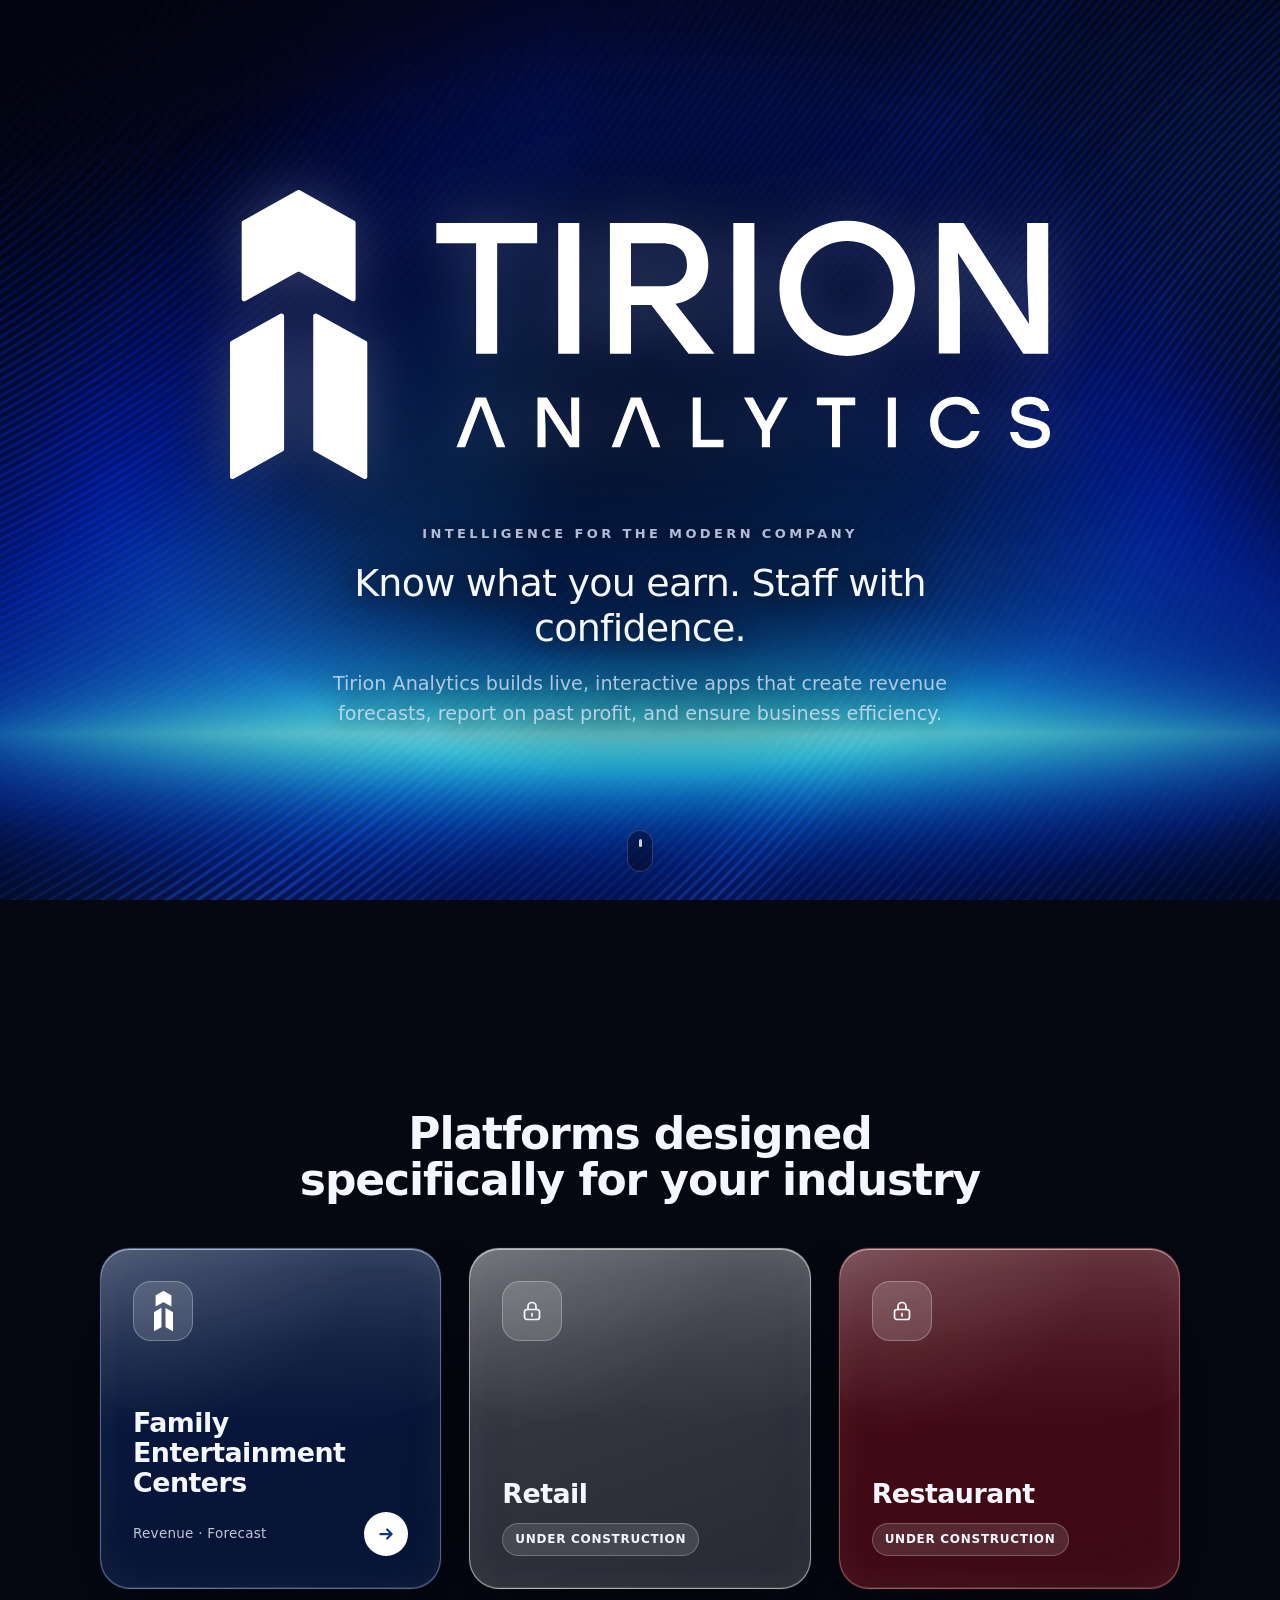
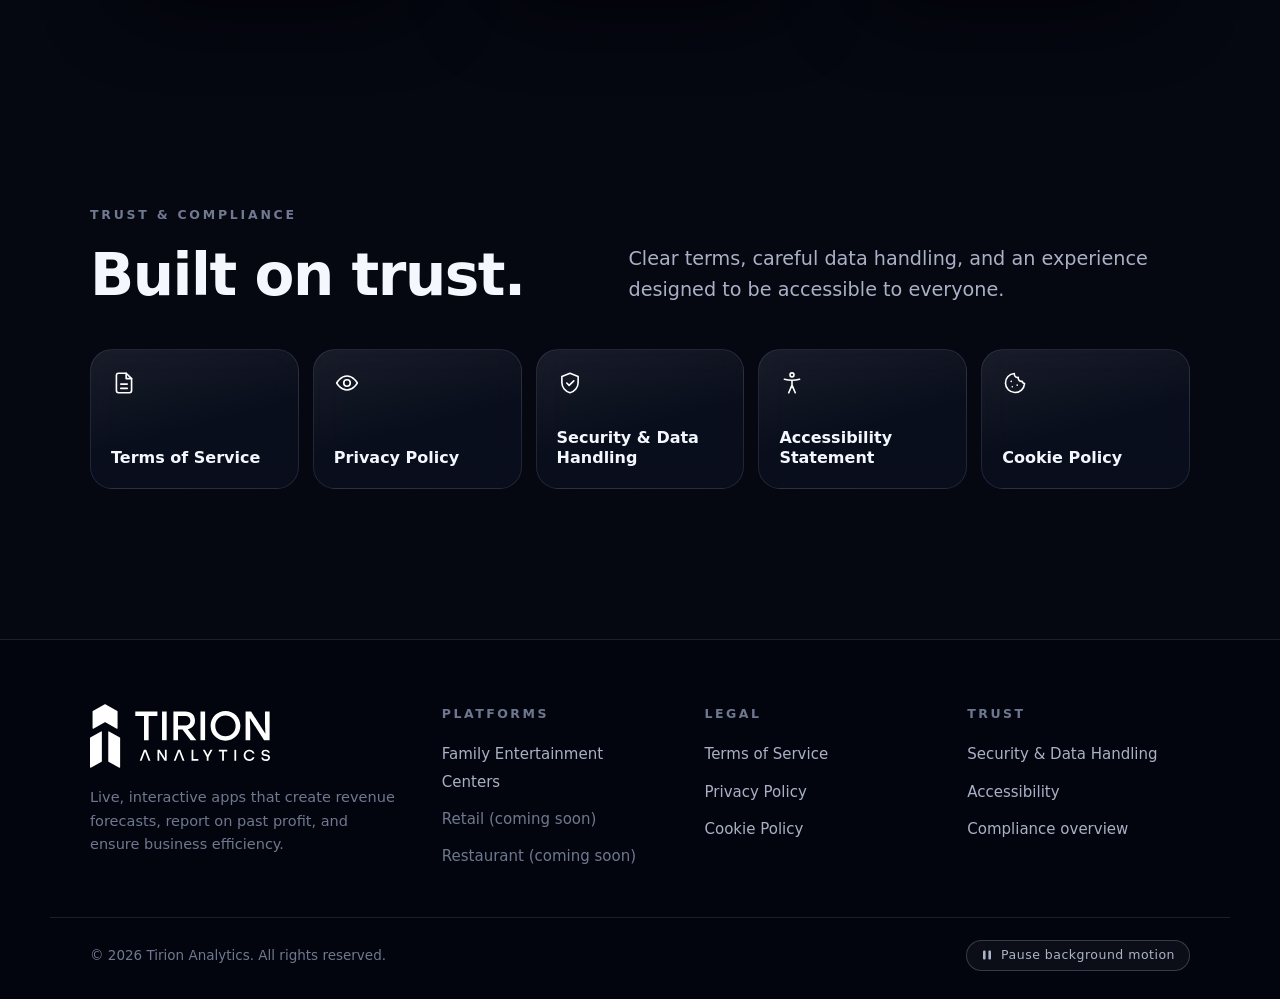
==== commit b907702e: "Version stylesheet and script links so updates bypass stale caches Cloudflare and browsers were hold" ====
--- a/index.html
+++ b/index.html
@@ -10,7 +10,7 @@
   <meta property="og:description" content="Intelligence for the modern company. Know what you earn. Staff with confidence.">
   <meta property="og:type" content="website">
   <link rel="icon" href="assets/favicon.svg" type="image/svg+xml">
-  <link rel="stylesheet" href="assets/site.css">
+  <link rel="stylesheet" href="assets/site.css?v=2">
   <script>document.documentElement.classList.add('js');</script>
 </head>
 <body data-theme="blue" data-veil="0.25">
@@ -150,7 +150,7 @@
     </footer>
   </div>
 
-  <script src="assets/background.js"></script>
-  <script src="assets/site.js"></script>
+  <script src="assets/background.js?v=2"></script>
+  <script src="assets/site.js?v=2"></script>
 </body>
 </html>
--- a/assets/site.css
+++ b/assets/site.css
@@ -229,7 +229,11 @@
   display: flex; justify-content: space-between; align-items: center;
 }
 .masthead--center > .masthead-back .back-link { margin-bottom: 0; }
-.masthead--center .masthead-inner { justify-content: center; }
+.masthead--center .masthead-inner { justify-content: center; margin-top: auto; }
+/* Login sits centered near the bottom of the first screen, below the logo and headline. */
+.masthead-cta { margin-top: auto; padding: clamp(28px, 6vh, 64px) var(--gutter) clamp(20px, 4vh, 40px); text-align: center; }
+.btn-lg { height: 56px; padding: 0 30px; font-size: 16.5px; }
+@media (max-width: 420px) { .btn-lg { height: auto; min-height: 52px; padding: 12px 22px; white-space: normal; font-size: 15.5px; } }
 @media (max-width: 760px) {
   .masthead-inner { flex-direction: column; align-items: flex-start; gap: 28px; }
   .masthead--center .masthead-inner { align-items: center; text-align: center; }
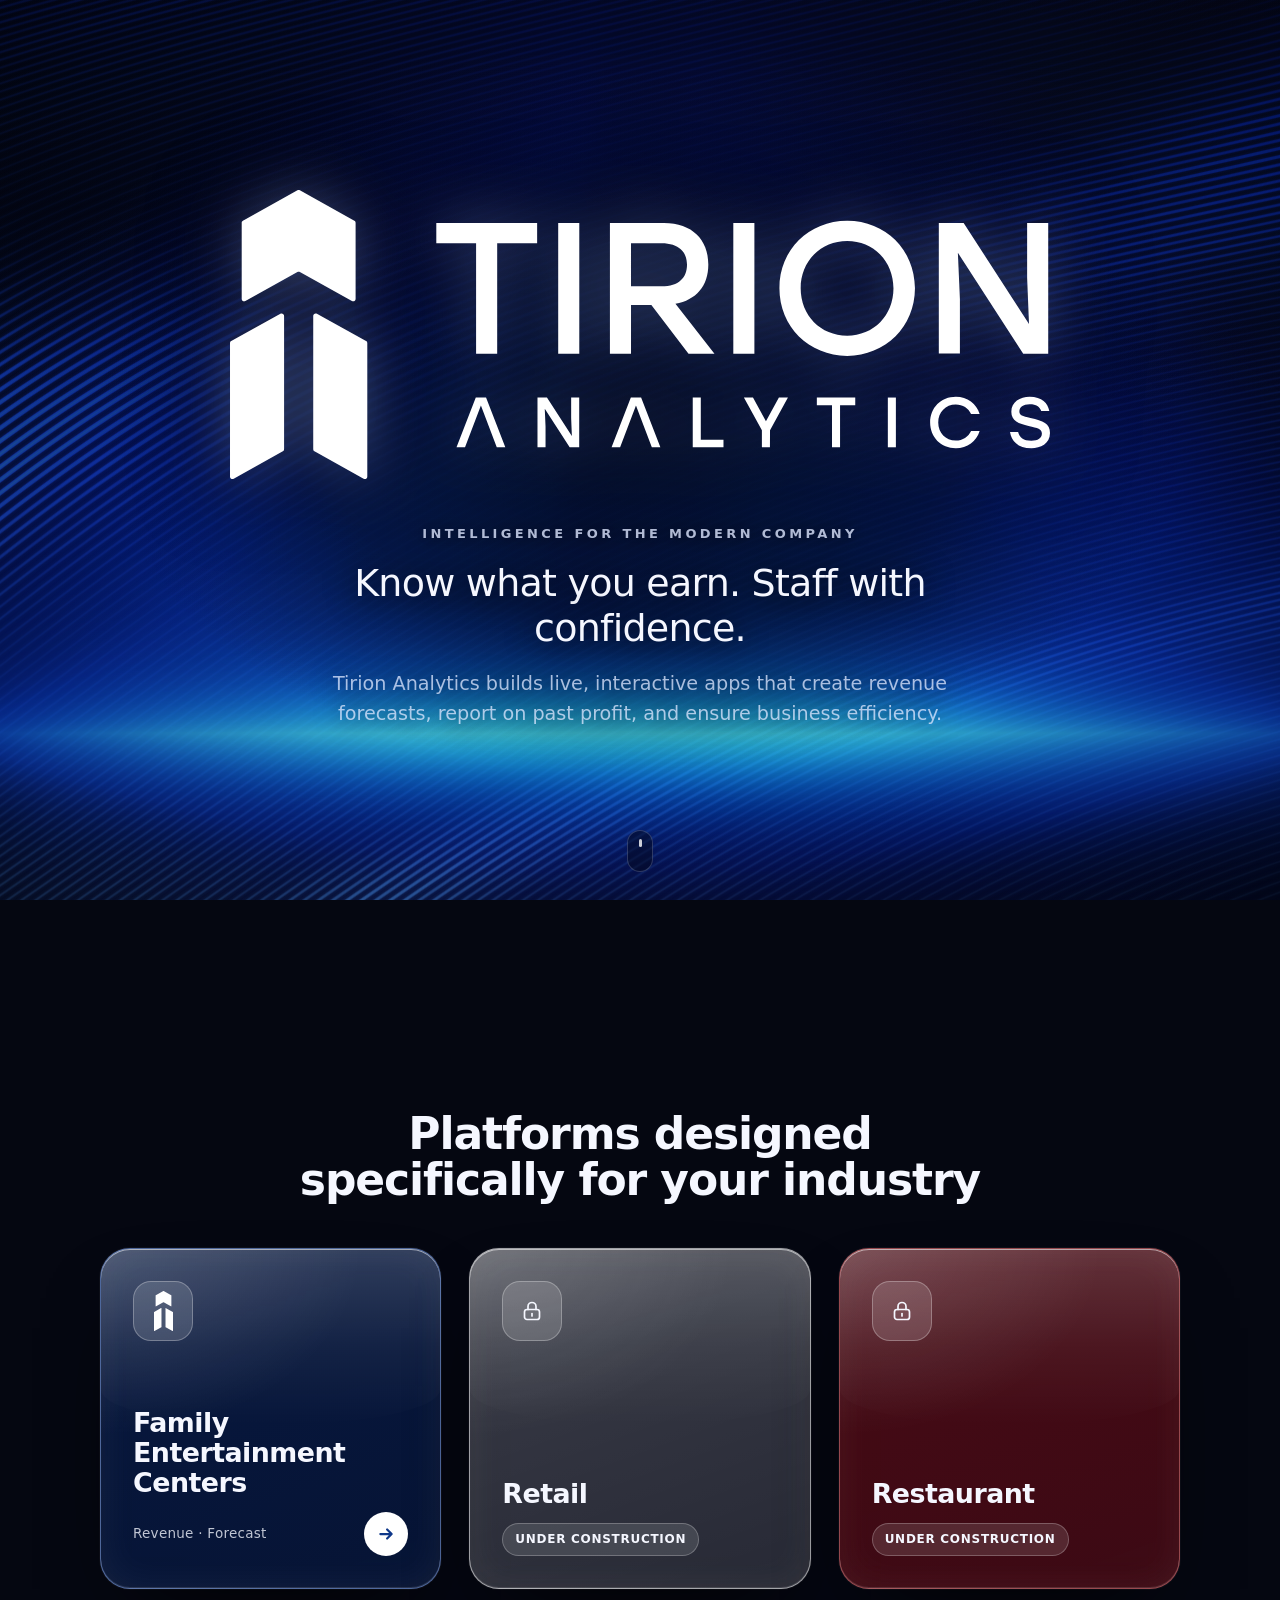
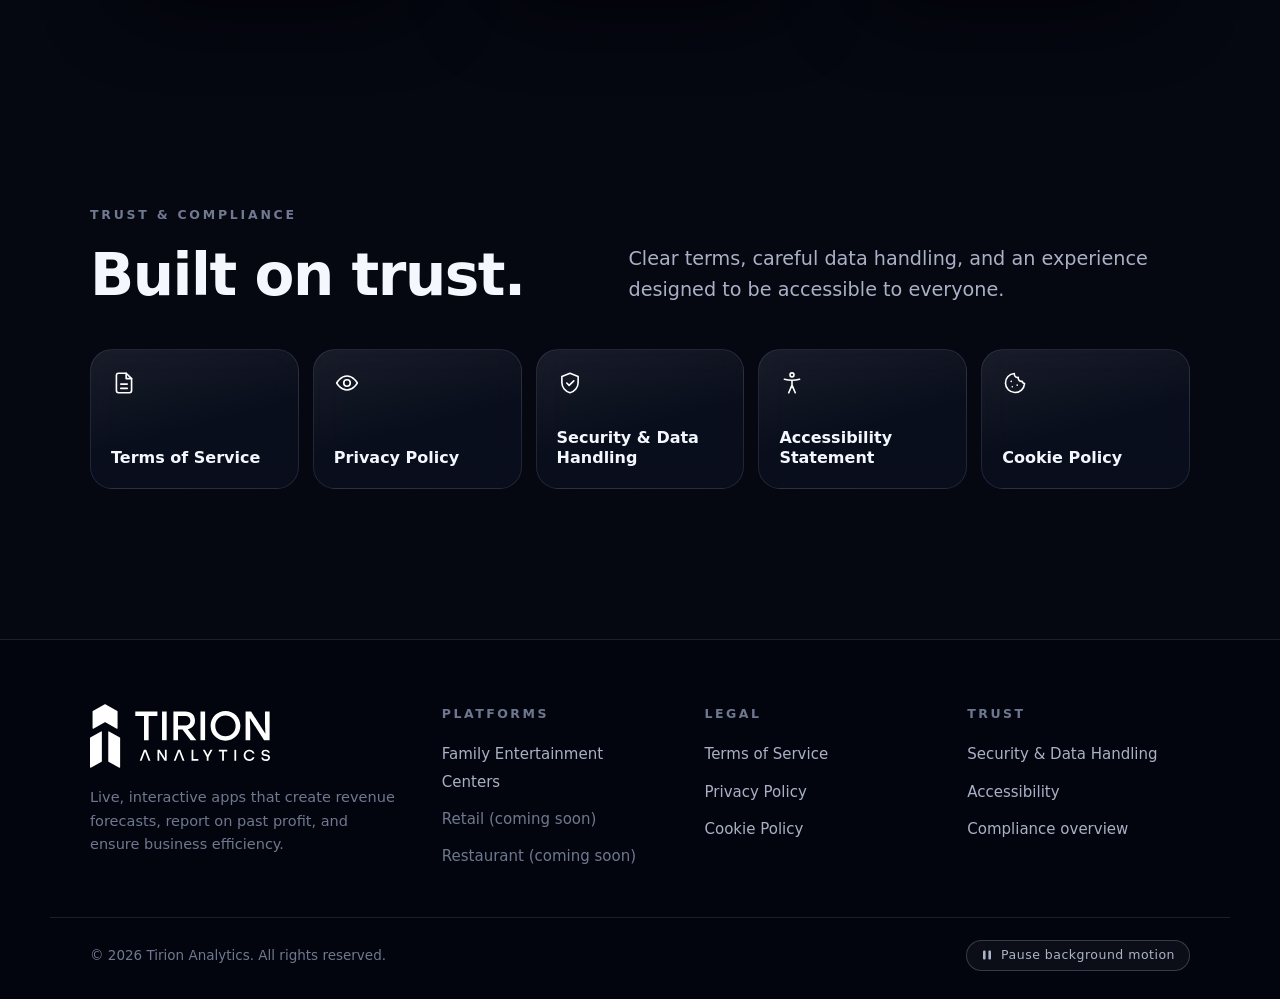
==== commit aec19c22: "Use clean page addresses without .html Links now point to /, /fec and /compliance. The server maps t" ====
--- a/index.html
+++ b/index.html
@@ -40,7 +40,7 @@
         <div class="wrap">
           <h2 id="platforms-title" class="reveal">Platforms designed specifically for your industry</h2>
           <div class="tiles">
-            <a class="tile tile-fec reveal" href="fec.html" aria-label="Family Entertainment Centers: explore the platform">
+            <a class="tile tile-fec reveal" href="/fec" aria-label="Family Entertainment Centers: explore the platform">
               <span class="tile-icon"><img src="assets/tirion-mark-white.svg" alt=""></span>
               <div>
                 <p class="tile-title">Family Entertainment Centers</p>
@@ -87,23 +87,23 @@
             <p class="lede">Clear terms, careful data handling, and an experience designed to be accessible to everyone.</p>
           </div>
           <nav class="doc-cards reveal" aria-label="Legal documents">
-            <a class="doc-card glass" href="compliance.html#terms">
+            <a class="doc-card glass" href="/compliance#terms">
               <svg viewBox="0 0 24 24" fill="none" stroke="currentColor" stroke-linecap="round" stroke-linejoin="round" aria-hidden="true"><path d="M14 3H7a2 2 0 0 0-2 2v14a2 2 0 0 0 2 2h10a2 2 0 0 0 2-2V8Z"/><path d="M14 3v5h5M9 13h6M9 17h6"/></svg>
               <span>Terms of Service</span>
             </a>
-            <a class="doc-card glass" href="compliance.html#privacy">
+            <a class="doc-card glass" href="/compliance#privacy">
               <svg viewBox="0 0 24 24" fill="none" stroke="currentColor" stroke-linecap="round" stroke-linejoin="round" aria-hidden="true"><path d="M2.5 12S6 5.5 12 5.5 21.5 12 21.5 12 18 18.5 12 18.5 2.5 12 2.5 12Z"/><circle cx="12" cy="12" r="3"/></svg>
               <span>Privacy Policy</span>
             </a>
-            <a class="doc-card glass" href="compliance.html#security">
+            <a class="doc-card glass" href="/compliance#security">
               <svg viewBox="0 0 24 24" fill="none" stroke="currentColor" stroke-linecap="round" stroke-linejoin="round" aria-hidden="true"><path d="M12 3 4.5 6v5.5c0 4.6 3.2 8.4 7.5 9.5 4.3-1.1 7.5-4.9 7.5-9.5V6Z"/><path d="m9 12 2.2 2.2L15.5 10"/></svg>
               <span>Security &amp; Data Handling</span>
             </a>
-            <a class="doc-card glass" href="compliance.html#accessibility">
+            <a class="doc-card glass" href="/compliance#accessibility">
               <svg viewBox="0 0 24 24" fill="none" stroke="currentColor" stroke-linecap="round" stroke-linejoin="round" aria-hidden="true"><circle cx="12" cy="4.5" r="1.8"/><path d="M5 8.5c2.3.7 4.6 1 7 1s4.7-.3 7-1M12 9.5V14m0 0-3 7m3-7 3 7"/></svg>
               <span>Accessibility Statement</span>
             </a>
-            <a class="doc-card glass" href="compliance.html#cookies">
+            <a class="doc-card glass" href="/compliance#cookies">
               <svg viewBox="0 0 24 24" fill="none" stroke="currentColor" stroke-linecap="round" stroke-linejoin="round" aria-hidden="true"><path d="M20.8 12.6A8.8 8.8 0 1 1 11.4 3.2a3 3 0 0 0 3.6 3.6 3 3 0 0 0 3.6 3.6 3 3 0 0 0 2.2 2.2Z"/><path d="M8.5 10.5h.01M9.5 15.5h.01M14 14h.01"/></svg>
               <span>Cookie Policy</span>
             </a>
@@ -121,7 +121,7 @@
         <div>
           <h4>Platforms</h4>
           <ul>
-            <li><a href="fec.html">Family Entertainment Centers</a></li>
+            <li><a href="/fec">Family Entertainment Centers</a></li>
             <li><span class="footer-soon">Retail (coming soon)</span></li>
             <li><span class="footer-soon">Restaurant (coming soon)</span></li>
           </ul>
@@ -129,17 +129,17 @@
         <div>
           <h4>Legal</h4>
           <ul>
-            <li><a href="compliance.html#terms">Terms of Service</a></li>
-            <li><a href="compliance.html#privacy">Privacy Policy</a></li>
-            <li><a href="compliance.html#cookies">Cookie Policy</a></li>
+            <li><a href="/compliance#terms">Terms of Service</a></li>
+            <li><a href="/compliance#privacy">Privacy Policy</a></li>
+            <li><a href="/compliance#cookies">Cookie Policy</a></li>
           </ul>
         </div>
         <div>
           <h4>Trust</h4>
           <ul>
-            <li><a href="compliance.html#security">Security &amp; Data Handling</a></li>
-            <li><a href="compliance.html#accessibility">Accessibility</a></li>
-            <li><a href="compliance.html">Compliance overview</a></li>
+            <li><a href="/compliance#security">Security &amp; Data Handling</a></li>
+            <li><a href="/compliance#accessibility">Accessibility</a></li>
+            <li><a href="/compliance">Compliance overview</a></li>
           </ul>
         </div>
       </div>
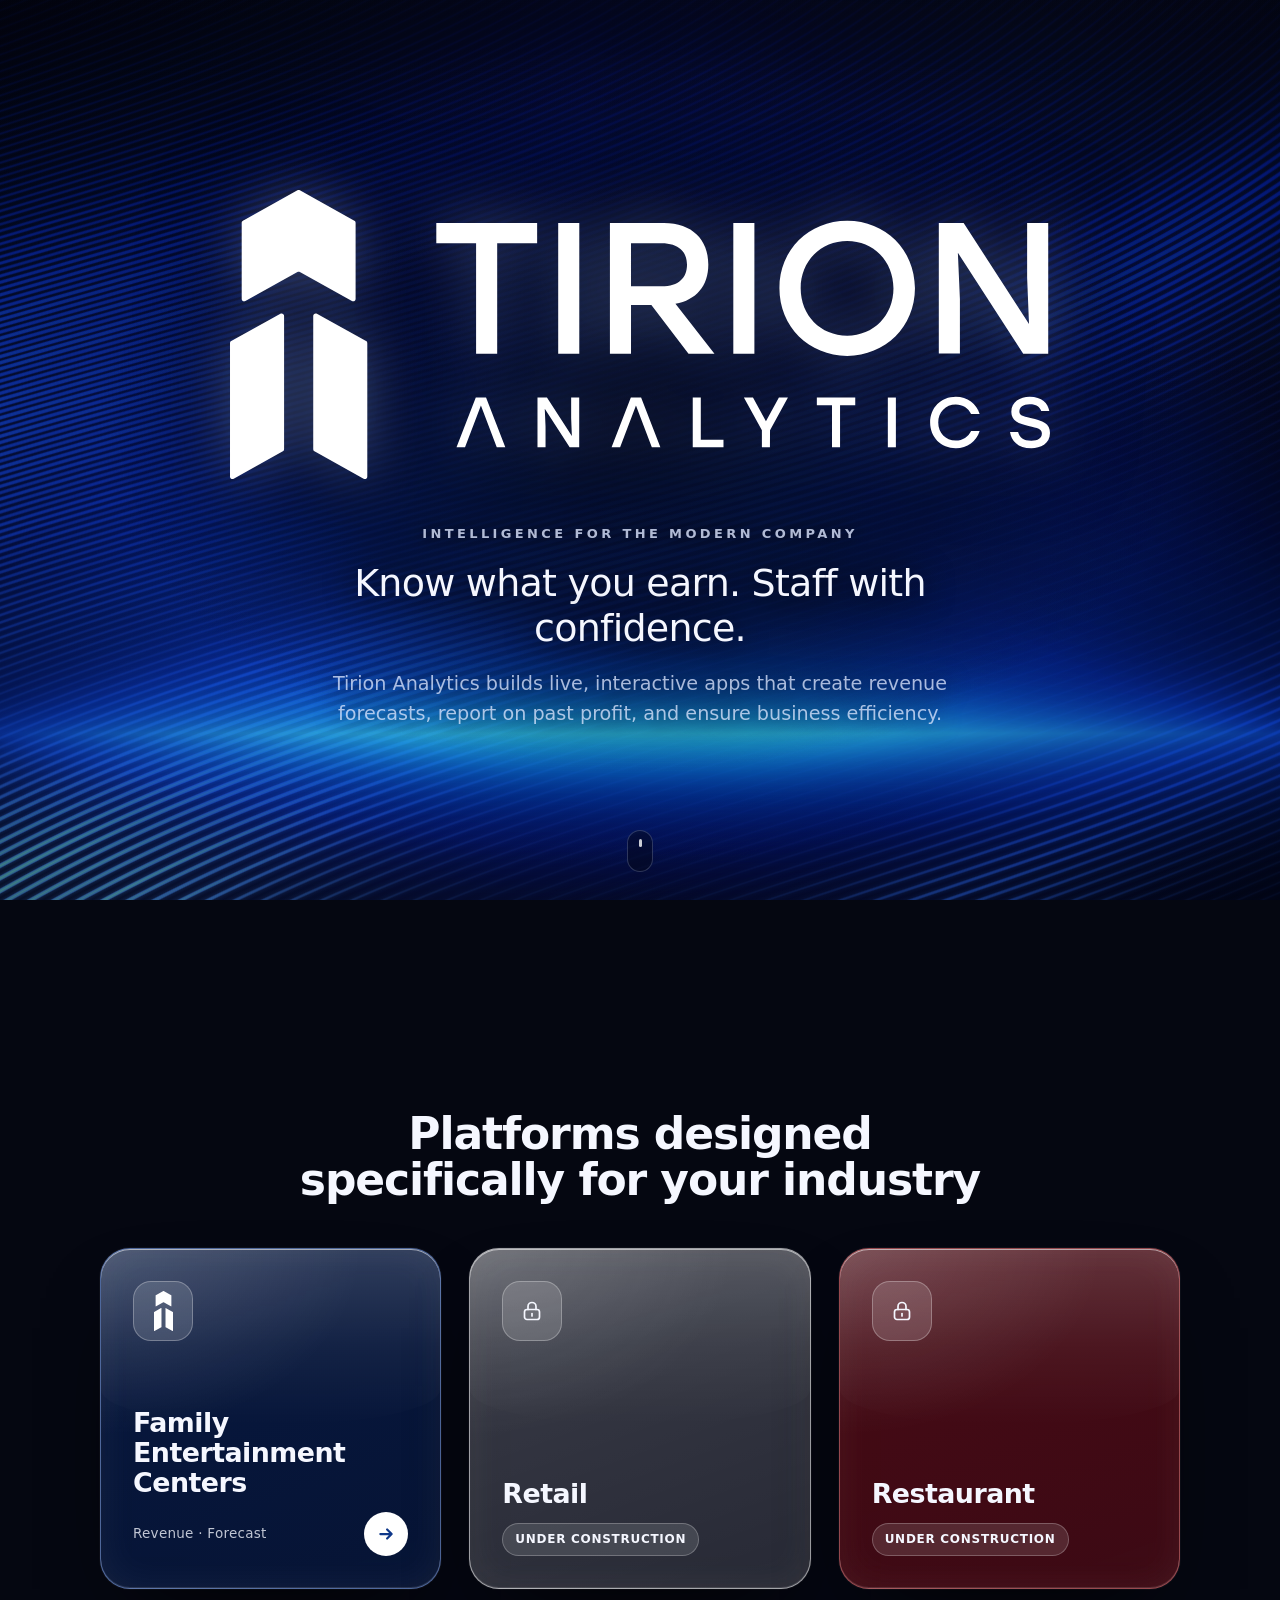
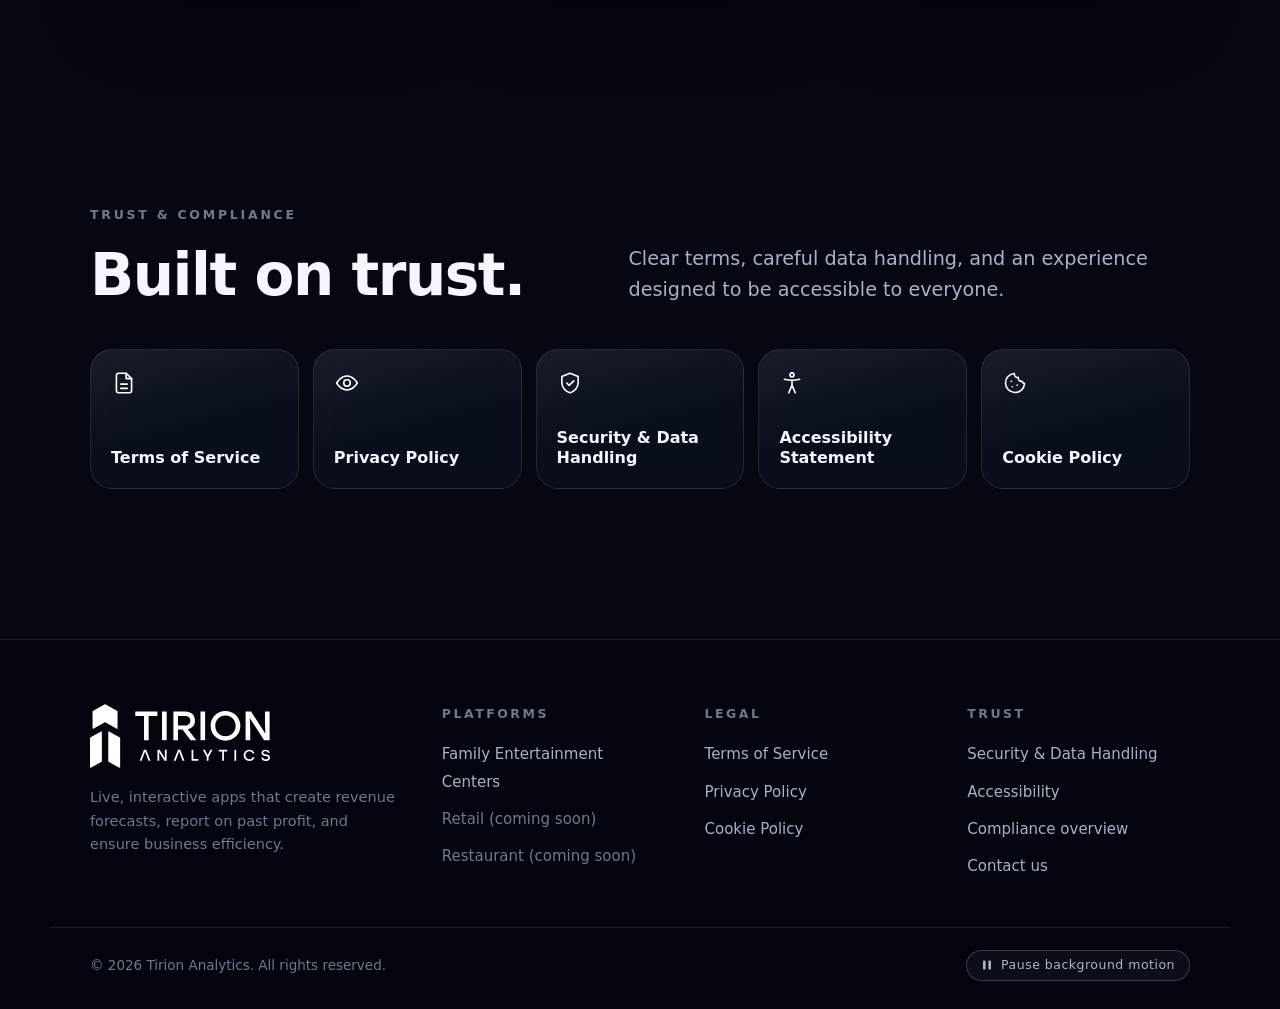
==== commit f2579a0c: "Add contact form and remove email addresses from the compliance page The Terms, Privacy, Security, A" ====
--- a/index.html
+++ b/index.html
@@ -10,7 +10,7 @@
   <meta property="og:description" content="Intelligence for the modern company. Know what you earn. Staff with confidence.">
   <meta property="og:type" content="website">
   <link rel="icon" href="assets/favicon.svg" type="image/svg+xml">
-  <link rel="stylesheet" href="assets/site.css?v=2">
+  <link rel="stylesheet" href="assets/site.css?v=3">
   <script>document.documentElement.classList.add('js');</script>
 </head>
 <body data-theme="blue" data-veil="0.25">
@@ -140,6 +140,7 @@
             <li><a href="/compliance#security">Security &amp; Data Handling</a></li>
             <li><a href="/compliance#accessibility">Accessibility</a></li>
             <li><a href="/compliance">Compliance overview</a></li>
+            <li><a href="/contact">Contact us</a></li>
           </ul>
         </div>
       </div>
@@ -150,7 +151,7 @@
     </footer>
   </div>
 
-  <script src="assets/background.js?v=2"></script>
-  <script src="assets/site.js?v=2"></script>
+  <script src="assets/background.js?v=3"></script>
+  <script src="assets/site.js?v=3"></script>
 </body>
 </html>
--- a/assets/site.css
+++ b/assets/site.css
@@ -572,3 +572,27 @@
   .legal-layout { grid-template-columns: 1fr; }
   .toc { position: static; }
 }
+
+/* ---------- Contact page ---------- */
+.contact-layout { padding-bottom: 120px; }
+.contact-form { max-width: 720px; display: grid; gap: 22px; }
+.field { display: grid; gap: 8px; }
+.field label { font-weight: 600; font-size: 15px; color: var(--ink); }
+.field input, .field textarea {
+  width: 100%; padding: 13px 16px; border-radius: 14px;
+  font: 400 16px/1.5 var(--font); color: var(--ink);
+  background: rgba(255, 255, 255, .05); border: 1px solid var(--line-2);
+  transition: border-color .2s, background .2s;
+}
+.field textarea { resize: vertical; min-height: 160px; }
+.field input:hover, .field textarea:hover { border-color: rgba(255, 255, 255, .35); }
+.field input:focus-visible, .field textarea:focus-visible { outline: 2px solid #fff; outline-offset: 2px; border-color: transparent; background: rgba(255, 255, 255, .08); }
+.field [aria-invalid="true"] { border-color: var(--rose); }
+.field-error { margin: 0; color: #ffb3c0; font-size: 14px; }
+.field-trap { position: absolute; left: -10000px; width: 1px; height: 1px; overflow: hidden; }
+.contact-actions { display: flex; flex-wrap: wrap; align-items: center; gap: 16px; }
+.contact-actions .btn[disabled] { opacity: .6; cursor: progress; transform: none; }
+.contact-status { margin: 0; color: var(--ink-2); font-size: 15px; }
+.contact-status.is-ok { color: #fff; }
+.contact-status.is-error { color: #ffb3c0; }
+.doc p.contact-note { margin: 0; color: var(--ink-3); font-size: 14px; }
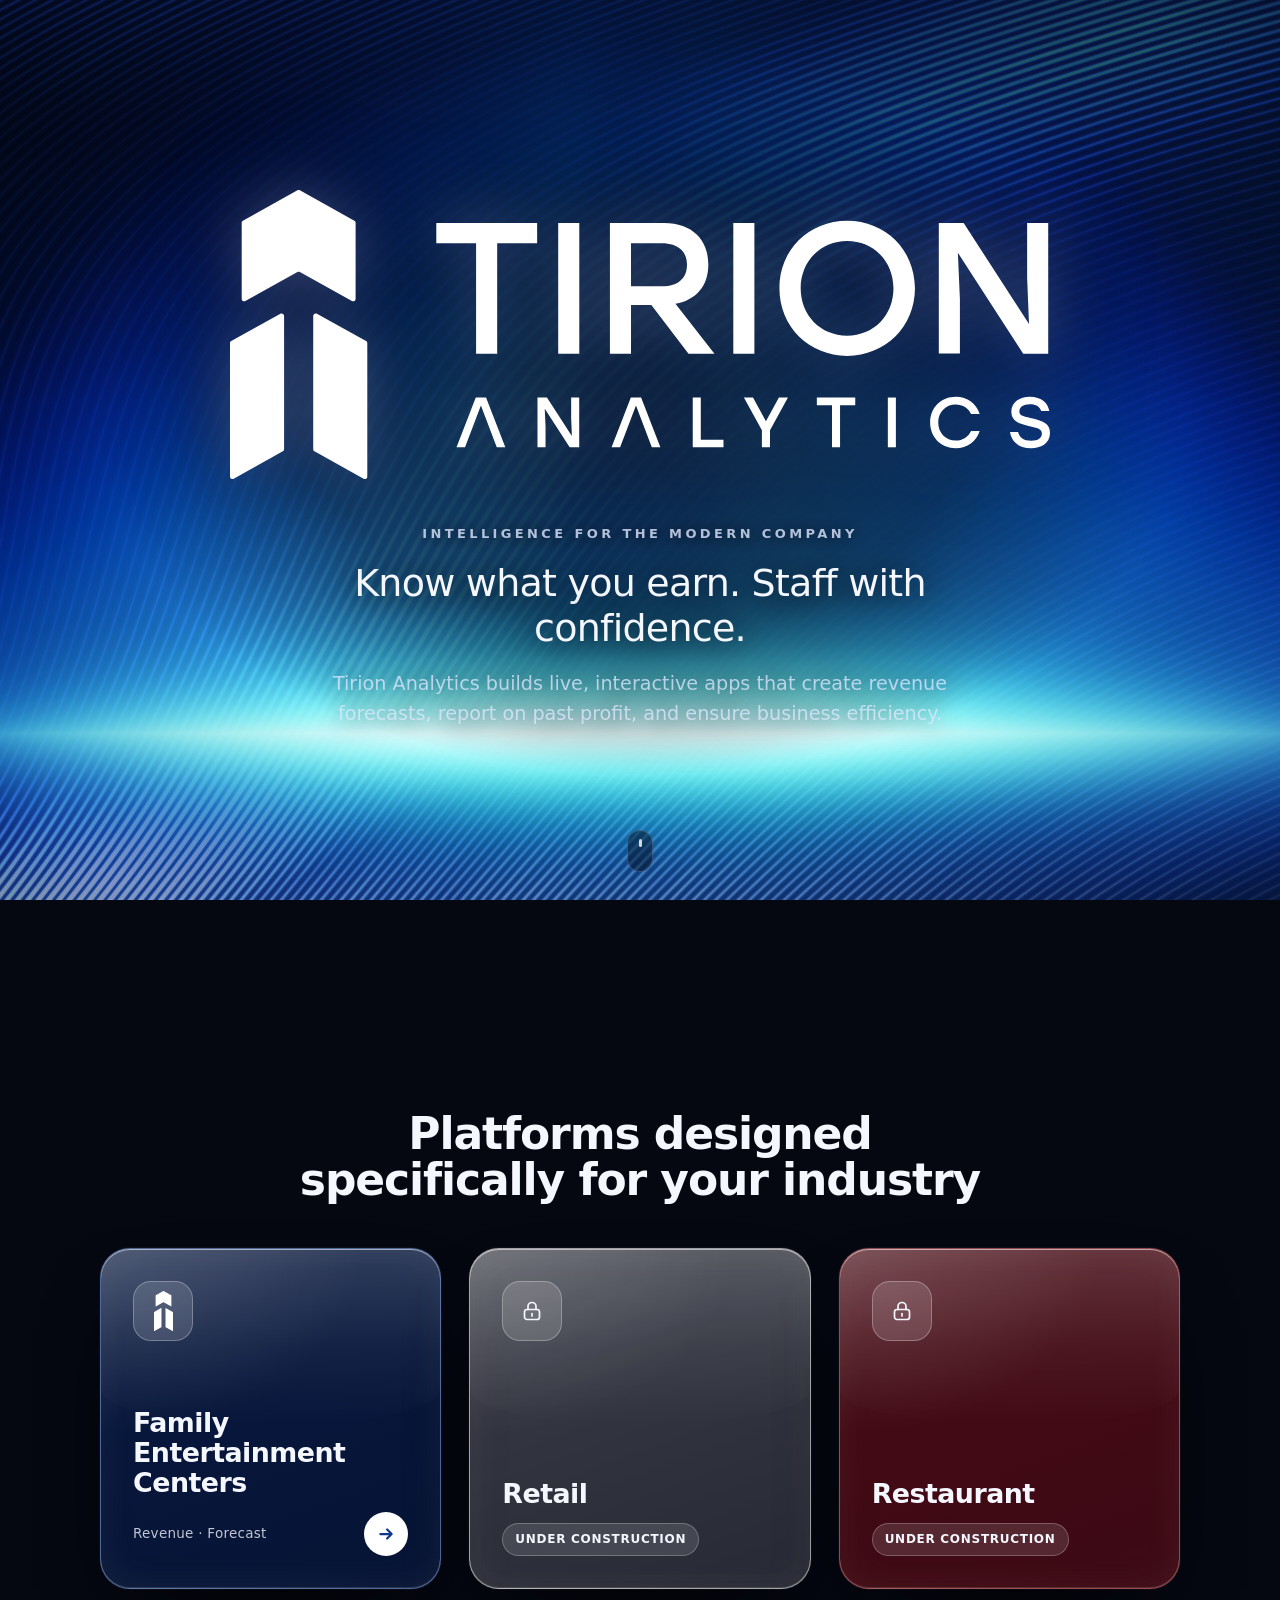
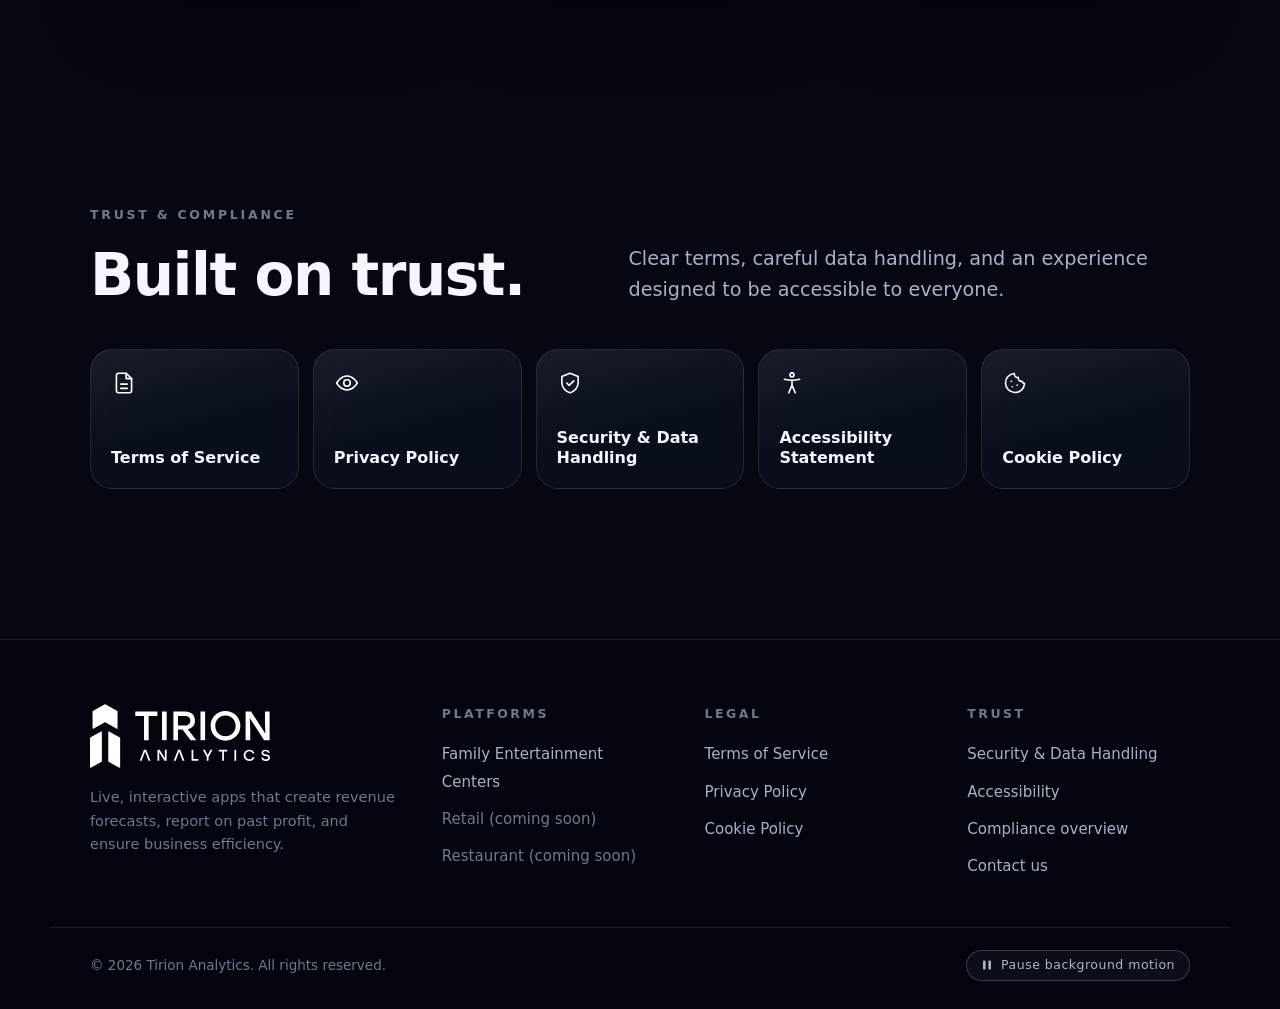
==== commit acfda016: "Brighter blue prism/waves background with tap light beams Ports tirion-blue-prism-waves-touch-beams." ====
--- a/index.html
+++ b/index.html
@@ -10,7 +10,7 @@
   <meta property="og:description" content="Intelligence for the modern company. Know what you earn. Staff with confidence.">
   <meta property="og:type" content="website">
   <link rel="icon" href="assets/favicon.svg" type="image/svg+xml">
-  <link rel="stylesheet" href="assets/site.css?v=3">
+  <link rel="stylesheet" href="assets/site.css?v=4">
   <script>document.documentElement.classList.add('js');</script>
 </head>
 <body data-theme="blue" data-veil="0.25">
@@ -151,7 +151,7 @@
     </footer>
   </div>
 
-  <script src="assets/background.js?v=3"></script>
-  <script src="assets/site.js?v=3"></script>
+  <script src="assets/background.js?v=4"></script>
+  <script src="assets/site.js?v=4"></script>
 </body>
 </html>
--- a/assets/site.css
+++ b/assets/site.css
@@ -83,18 +83,22 @@
 }
 .page-legal .scene .veil { opacity: .58; }
 
-/* Blue theme (FEC page), from tirion-blue-prism-and-bright-blue-waves-combined.html */
+/* Blue theme (all pages), from tirion-blue-prism-waves-touch-beams.html */
 [data-theme="blue"] .scene {
   background:
-    radial-gradient(ellipse 68% 62% at 49% 50%, rgba(12, 38, 100, .33) 0%, transparent 75%),
-    linear-gradient(135deg, #030611 0%, #080d22 49%, #040715 100%);
+    radial-gradient(ellipse 68% 62% at 49% 50%, rgba(18, 72, 255, .44) 0%, transparent 74%),
+    radial-gradient(ellipse 58% 48% at 52% 55%, rgba(68, 156, 255, .18) 0%, transparent 76%),
+    linear-gradient(135deg, #020611 0%, #07153a 46%, #041128 100%);
+}
+[data-theme="blue"] .scene .vignette {
+  background: radial-gradient(ellipse 83% 82% at 50% 49%, transparent 44%, rgba(1, 8, 26, .32) 100%);
 }
 [data-theme="blue"] #waves {
-  opacity: .74;
+  opacity: .86;
   -webkit-mask-image: radial-gradient(ellipse 55% 70% at 50% 50%, rgba(0,0,0,.17) 0%, rgba(0,0,0,.33) 29%, rgba(0,0,0,.70) 67%, #000 100%);
           mask-image: radial-gradient(ellipse 55% 70% at 50% 50%, rgba(0,0,0,.17) 0%, rgba(0,0,0,.33) 29%, rgba(0,0,0,.70) 67%, #000 100%);
 }
-[data-theme="blue"] #prism { opacity: .8; }
+[data-theme="blue"] #prism { opacity: 1; }
 
 .site { position: relative; z-index: 1; }
 
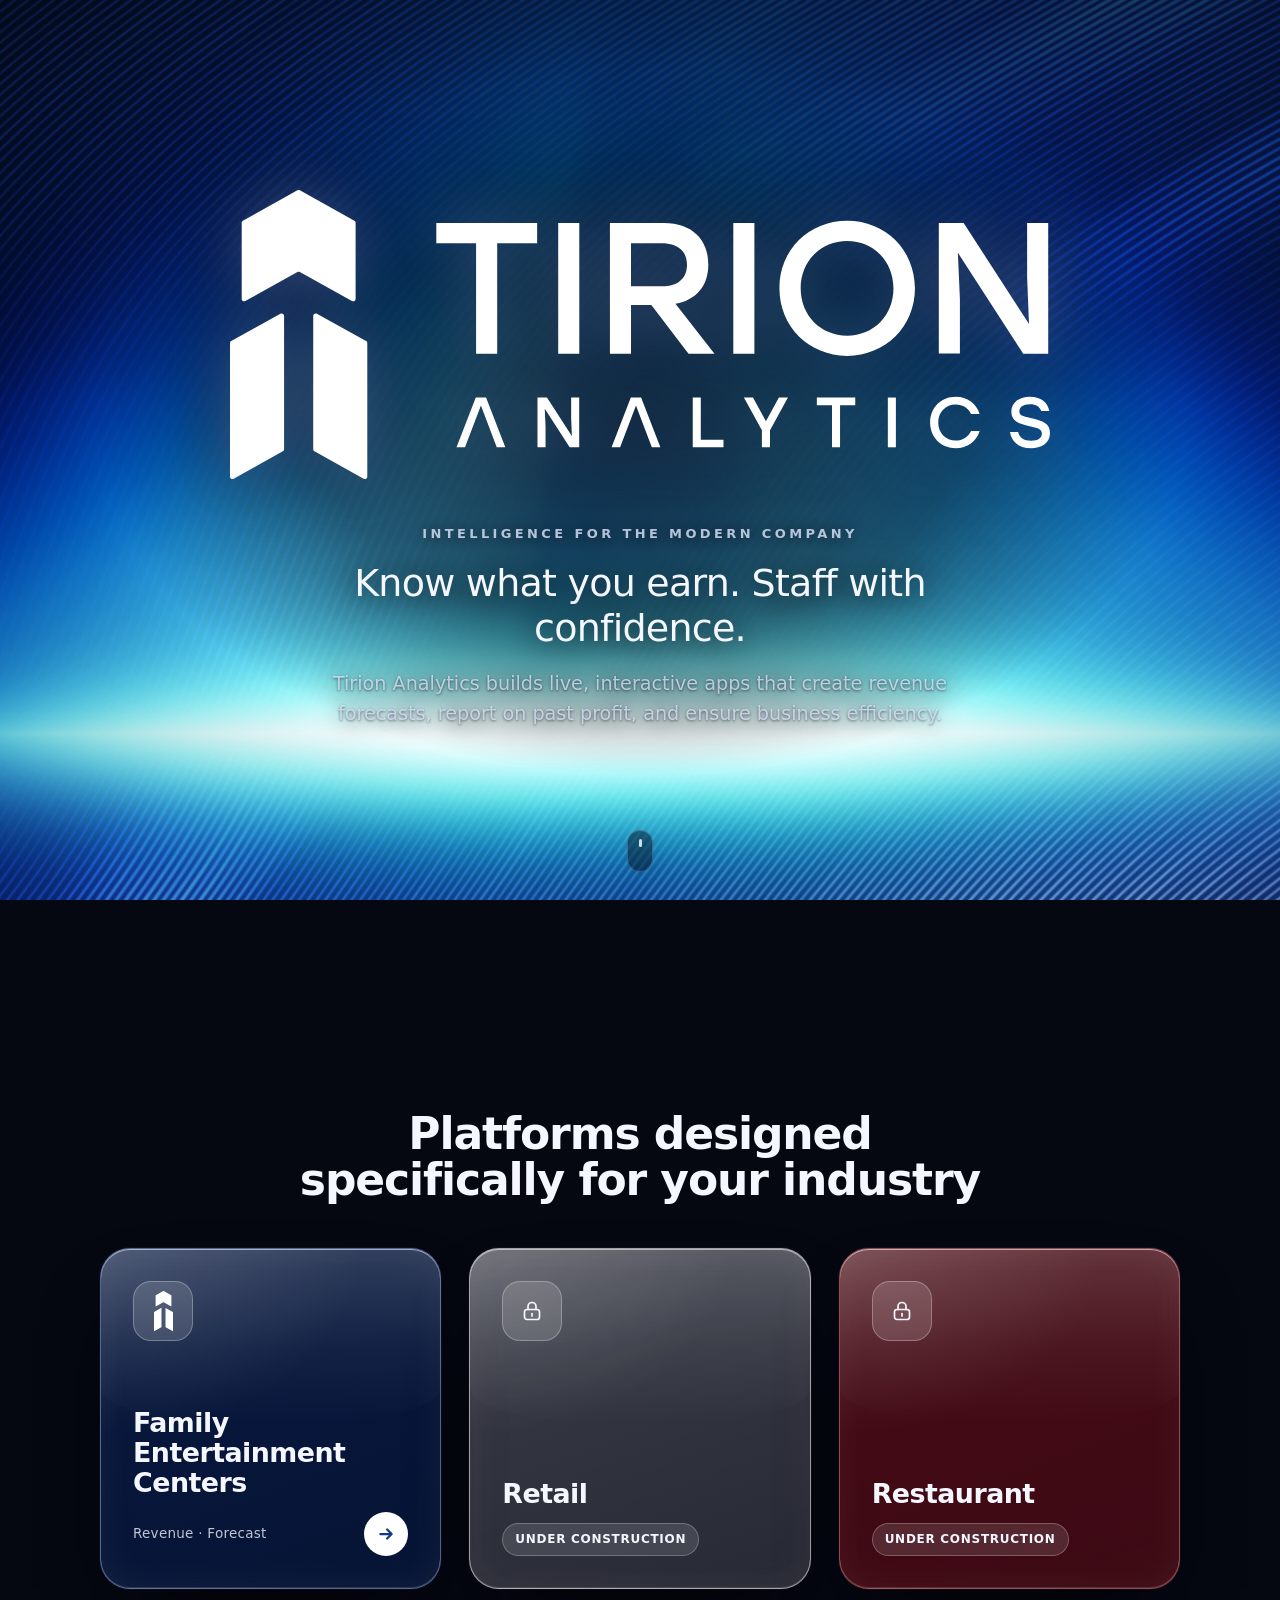
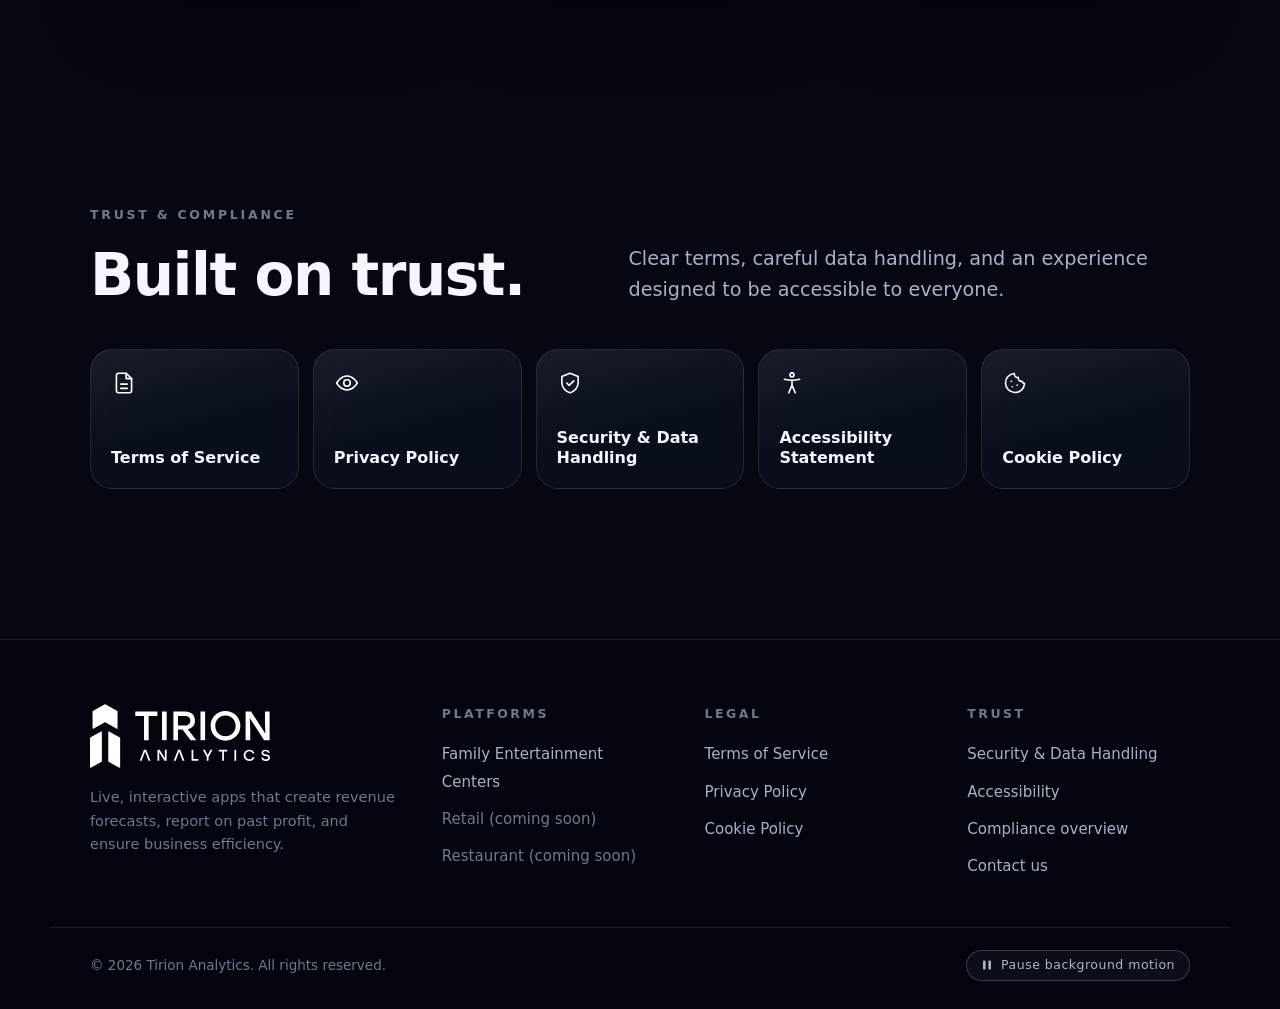
==== commit a15ac1a3: "Hero: slightly stronger text shadow on the intro paragraph Keeps the paragraph readable over the bri" ====
--- a/index.html
+++ b/index.html
@@ -10,7 +10,7 @@
   <meta property="og:description" content="Intelligence for the modern company. Know what you earn. Staff with confidence.">
   <meta property="og:type" content="website">
   <link rel="icon" href="assets/favicon.svg" type="image/svg+xml">
-  <link rel="stylesheet" href="assets/site.css?v=4">
+  <link rel="stylesheet" href="assets/site.css?v=5">
   <script>document.documentElement.classList.add('js');</script>
 </head>
 <body data-theme="blue" data-veil="0.25">
--- a/assets/site.css
+++ b/assets/site.css
@@ -195,7 +195,7 @@
   font-size: clamp(24px, 3vw, 38px); line-height: 1.18; font-weight: 500; letter-spacing: -.02em;
   text-shadow: 0 2px 30px rgba(3, 5, 14, .9);
 }
-.hero-lede { margin: 18px auto 0; max-width: 52ch; text-align: center; text-shadow: 0 2px 24px rgba(3, 5, 14, .9); }
+.hero-lede { margin: 18px auto 0; max-width: 52ch; text-align: center; text-shadow: 0 1px 3px rgba(3, 5, 14, .55), 0 2px 24px rgba(3, 5, 14, .95); }
 .hero-actions { display: flex; flex-wrap: wrap; gap: 12px; justify-content: center; margin-top: 36px; }
 .hero .btn-ghost { background: rgba(5, 8, 20, .5); }
 .scroll-cue {
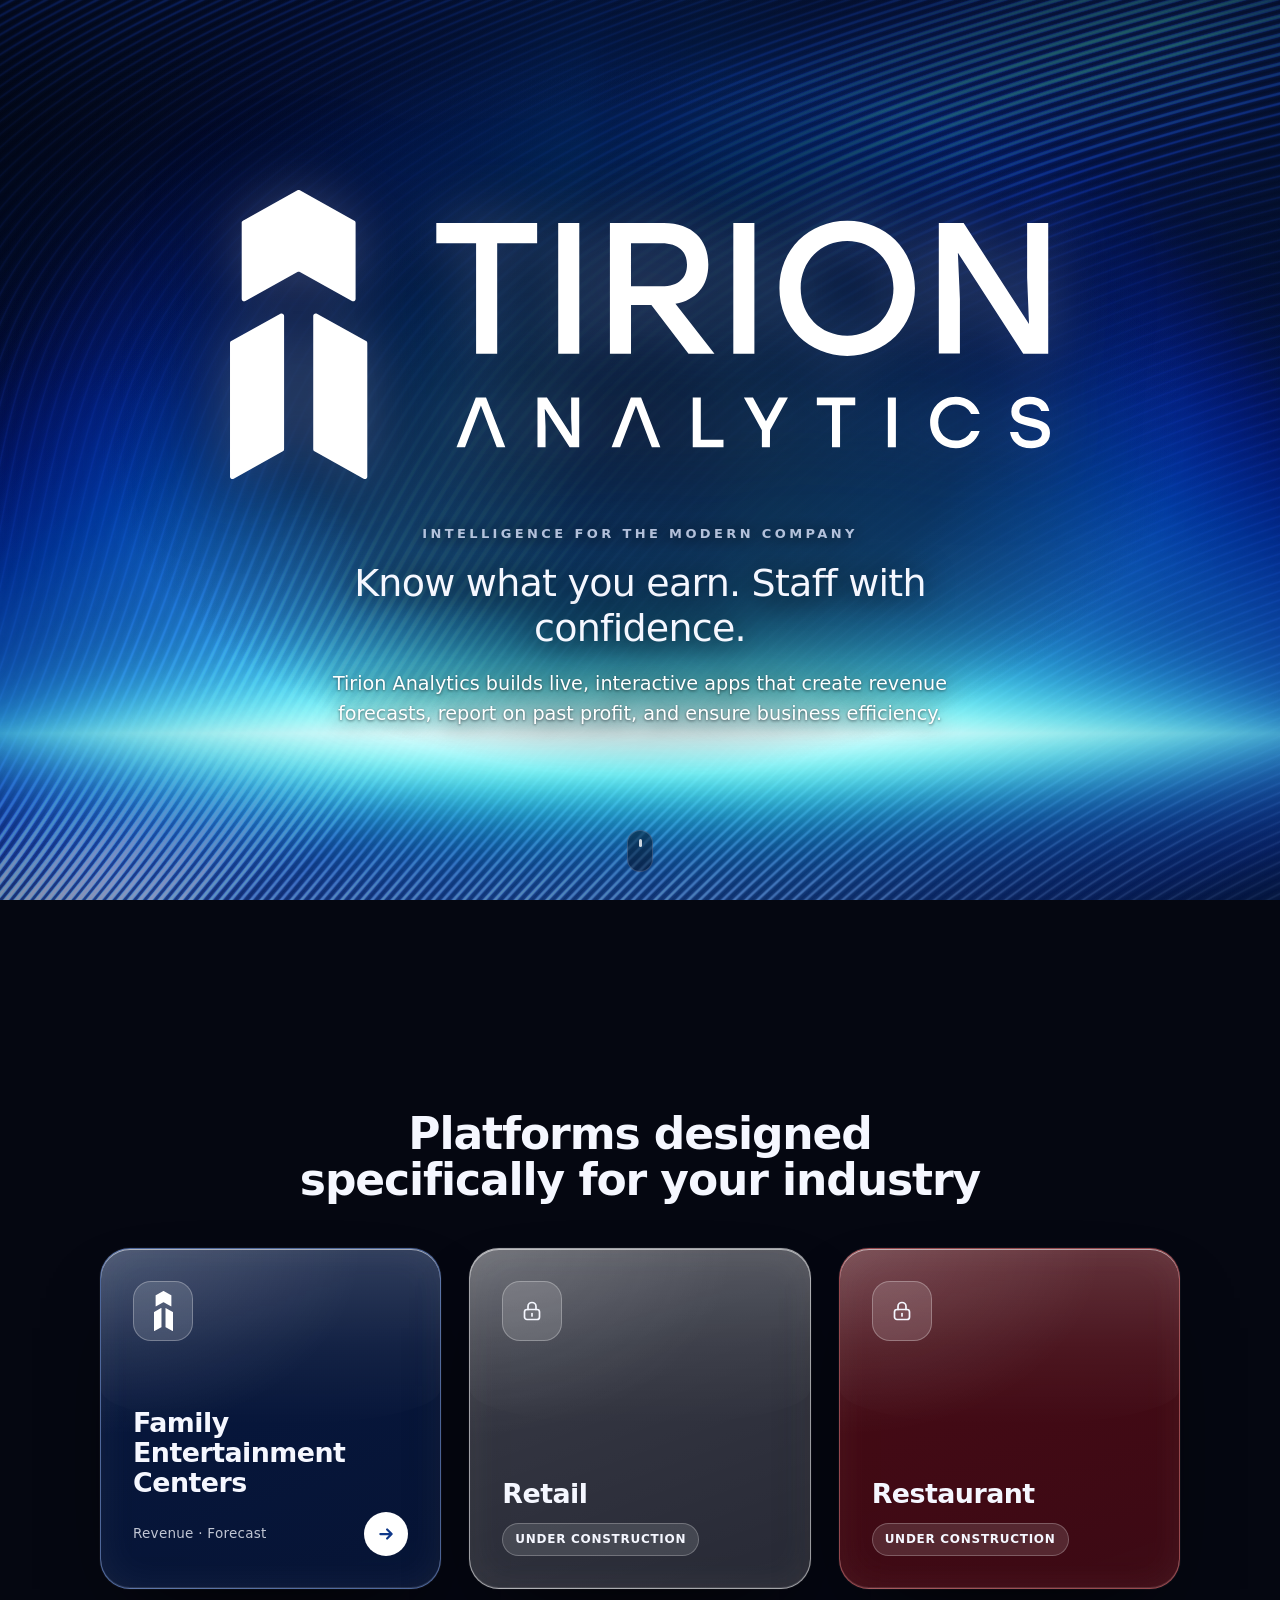
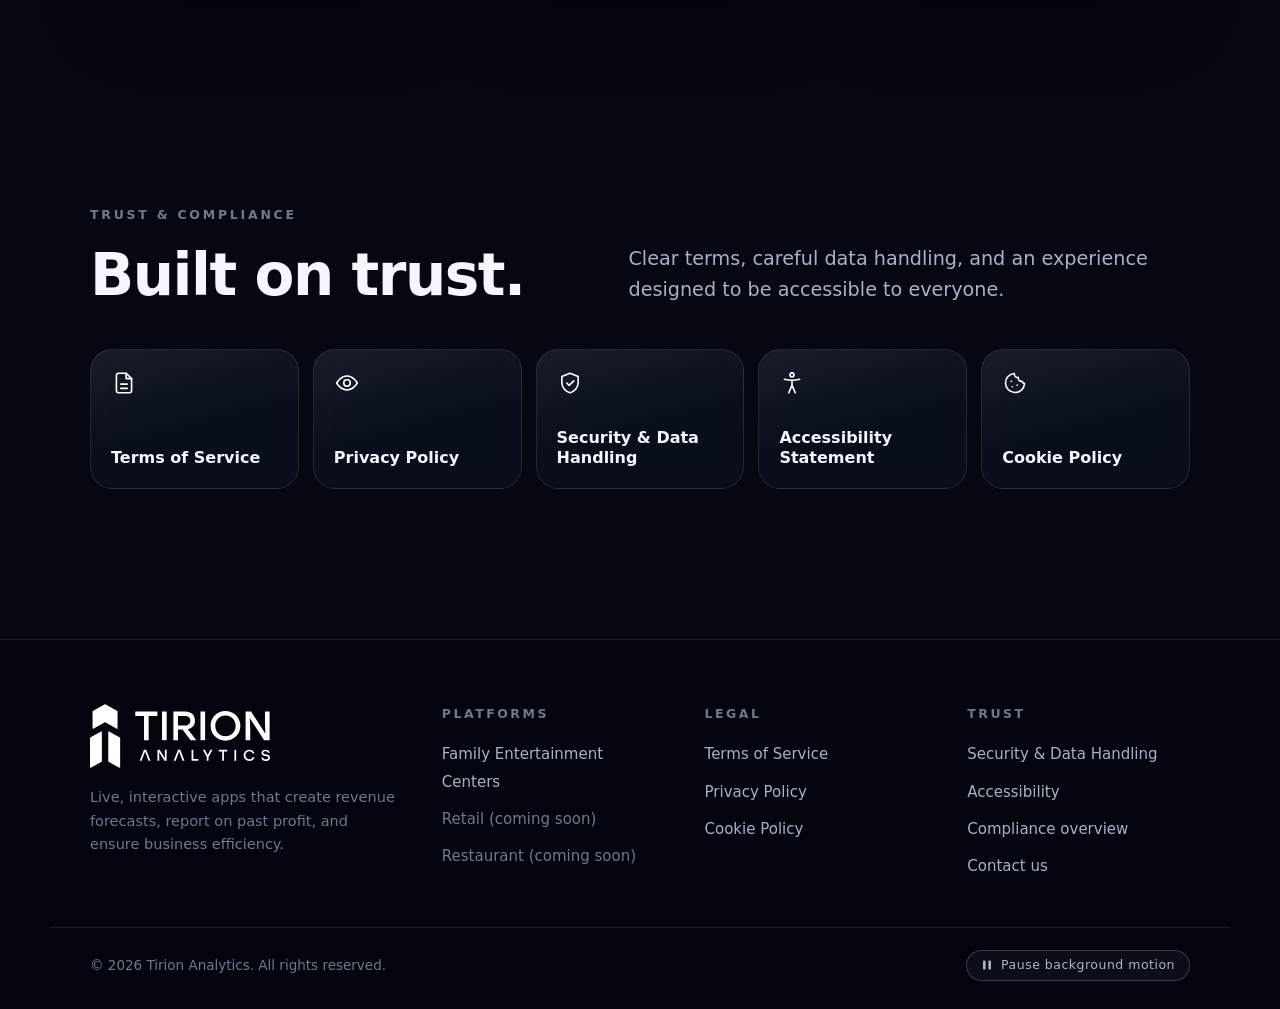
==== commit 78d5da4e: "Hero: make the intro paragraph white The light grey was hard to read over the bright blue background" ====
--- a/index.html
+++ b/index.html
@@ -10,7 +10,7 @@
   <meta property="og:description" content="Intelligence for the modern company. Know what you earn. Staff with confidence.">
   <meta property="og:type" content="website">
   <link rel="icon" href="assets/favicon.svg" type="image/svg+xml">
-  <link rel="stylesheet" href="assets/site.css?v=5">
+  <link rel="stylesheet" href="assets/site.css?v=6">
   <script>document.documentElement.classList.add('js');</script>
 </head>
 <body data-theme="blue" data-veil="0.25">
--- a/assets/site.css
+++ b/assets/site.css
@@ -195,7 +195,7 @@
   font-size: clamp(24px, 3vw, 38px); line-height: 1.18; font-weight: 500; letter-spacing: -.02em;
   text-shadow: 0 2px 30px rgba(3, 5, 14, .9);
 }
-.hero-lede { margin: 18px auto 0; max-width: 52ch; text-align: center; text-shadow: 0 1px 3px rgba(3, 5, 14, .55), 0 2px 24px rgba(3, 5, 14, .95); }
+.hero-lede { margin: 18px auto 0; max-width: 52ch; text-align: center; color: #fff; text-shadow: 0 1px 3px rgba(3, 5, 14, .55), 0 2px 24px rgba(3, 5, 14, .95); }
 .hero-actions { display: flex; flex-wrap: wrap; gap: 12px; justify-content: center; margin-top: 36px; }
 .hero .btn-ghost { background: rgba(5, 8, 20, .5); }
 .scroll-cue {
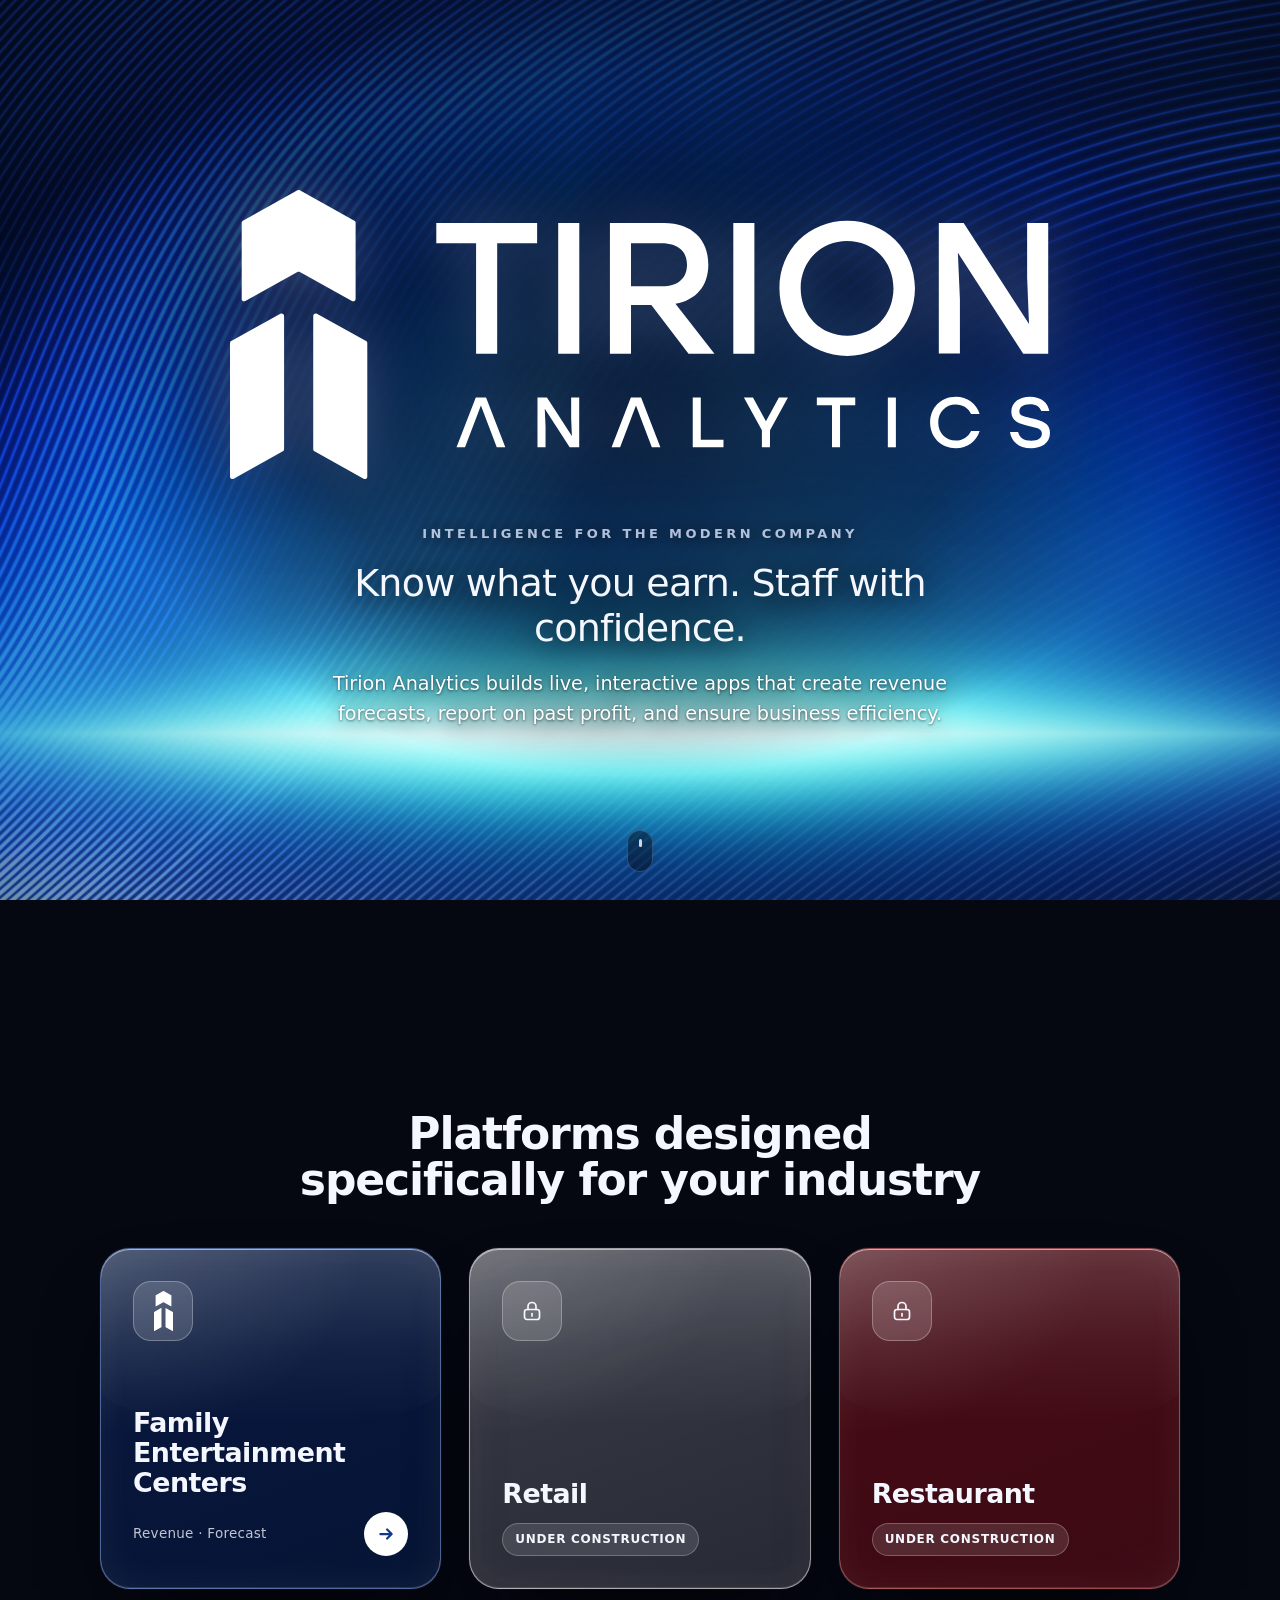
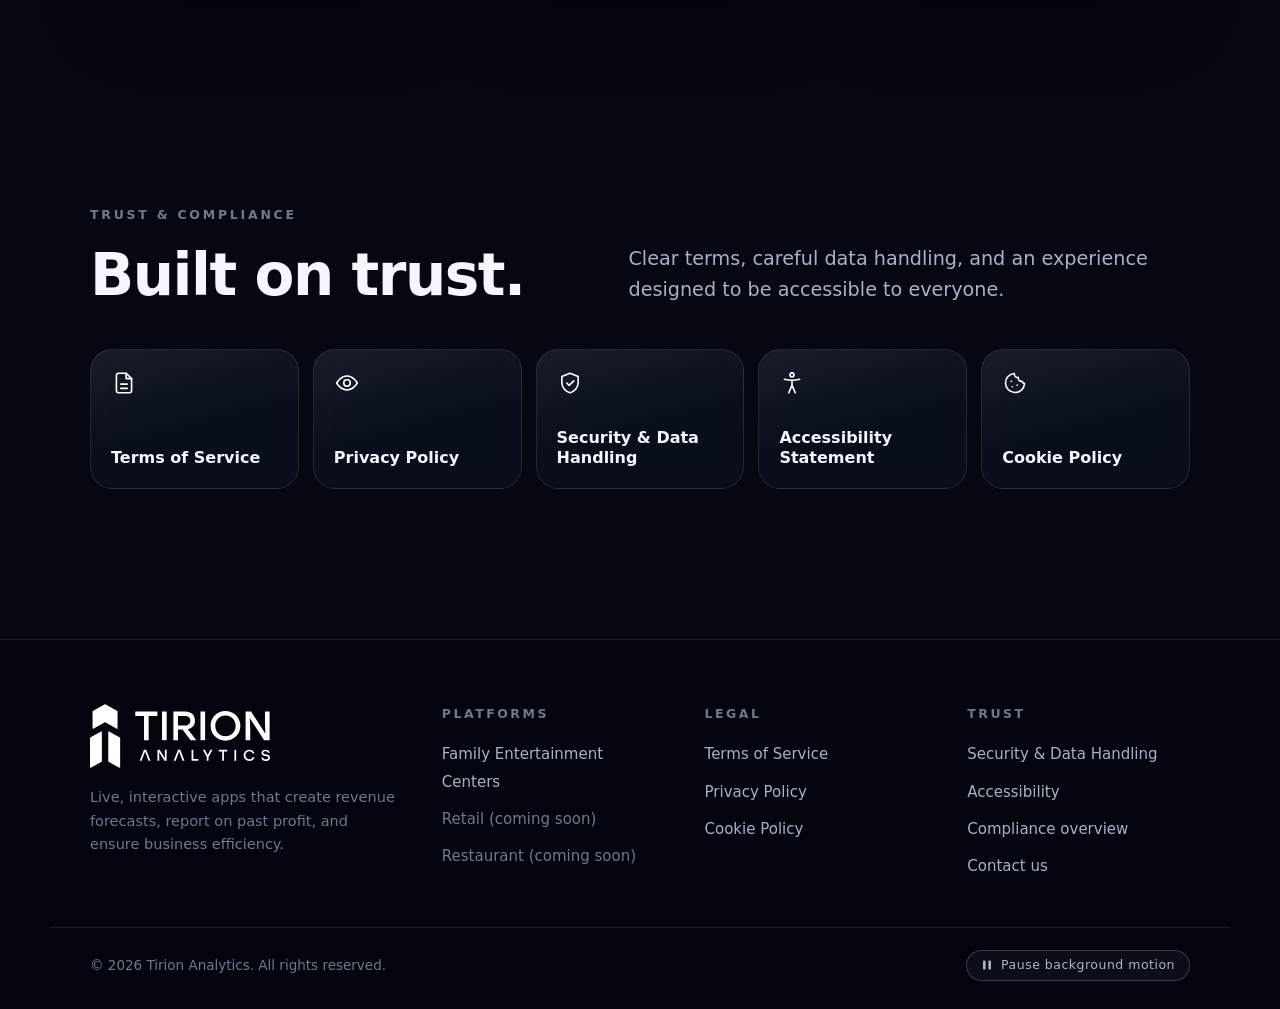
==== commit de73bc56: "Contact form: add Cloudflare Turnstile spam check Adds the Turnstile widget to the contact page and " ====
--- a/index.html
+++ b/index.html
@@ -10,7 +10,7 @@
   <meta property="og:description" content="Intelligence for the modern company. Know what you earn. Staff with confidence.">
   <meta property="og:type" content="website">
   <link rel="icon" href="assets/favicon.svg" type="image/svg+xml">
-  <link rel="stylesheet" href="assets/site.css?v=6">
+  <link rel="stylesheet" href="assets/site.css?v=7">
   <script>document.documentElement.classList.add('js');</script>
 </head>
 <body data-theme="blue" data-veil="0.25">
@@ -152,6 +152,6 @@
   </div>
 
   <script src="assets/background.js?v=4"></script>
-  <script src="assets/site.js?v=4"></script>
+  <script src="assets/site.js?v=5"></script>
 </body>
 </html>
--- a/assets/site.css
+++ b/assets/site.css
@@ -594,6 +594,7 @@
 .field [aria-invalid="true"] { border-color: var(--rose); }
 .field-error { margin: 0; color: #ffb3c0; font-size: 14px; }
 .field-trap { position: absolute; left: -10000px; width: 1px; height: 1px; overflow: hidden; }
+.cf-turnstile { min-height: 65px; } /* Holds the widget's space so the button doesn't jump when it loads. */
 .contact-actions { display: flex; flex-wrap: wrap; align-items: center; gap: 16px; }
 .contact-actions .btn[disabled] { opacity: .6; cursor: progress; transform: none; }
 .contact-status { margin: 0; color: var(--ink-2); font-size: 15px; }
